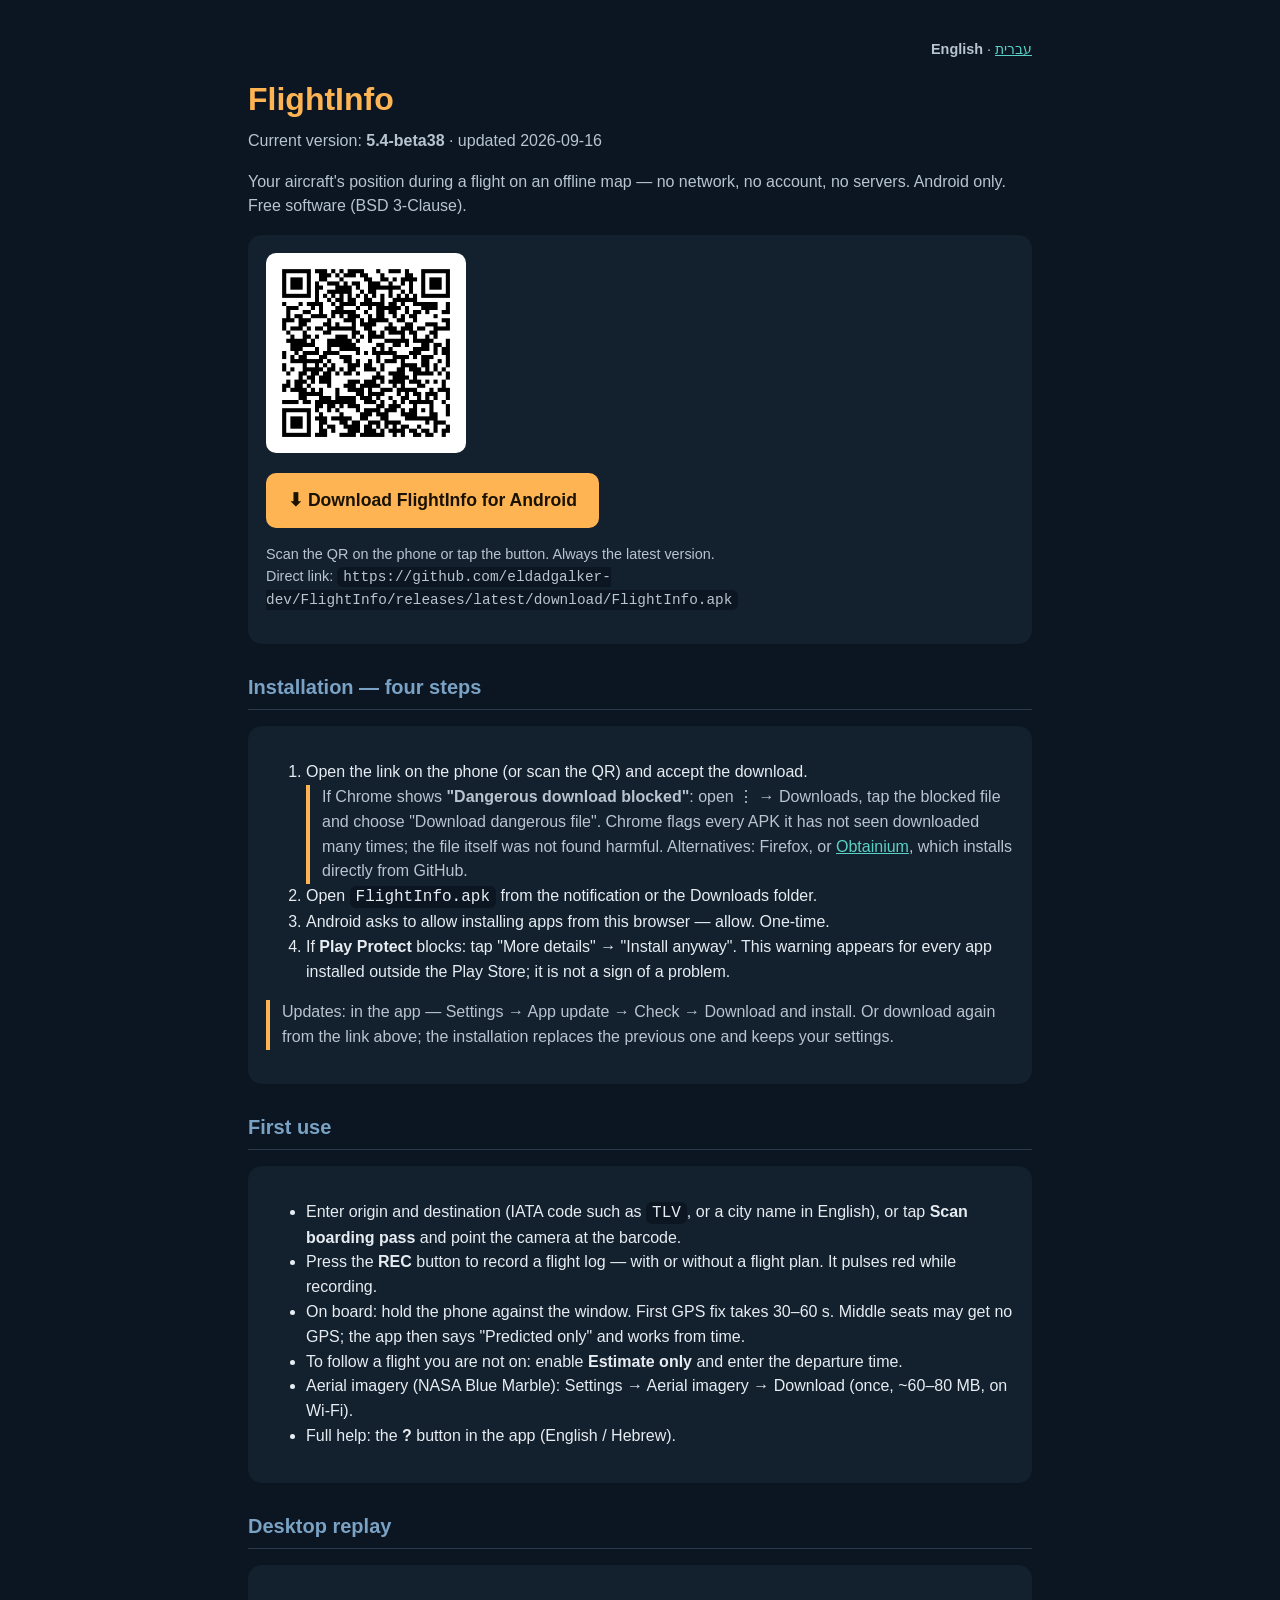
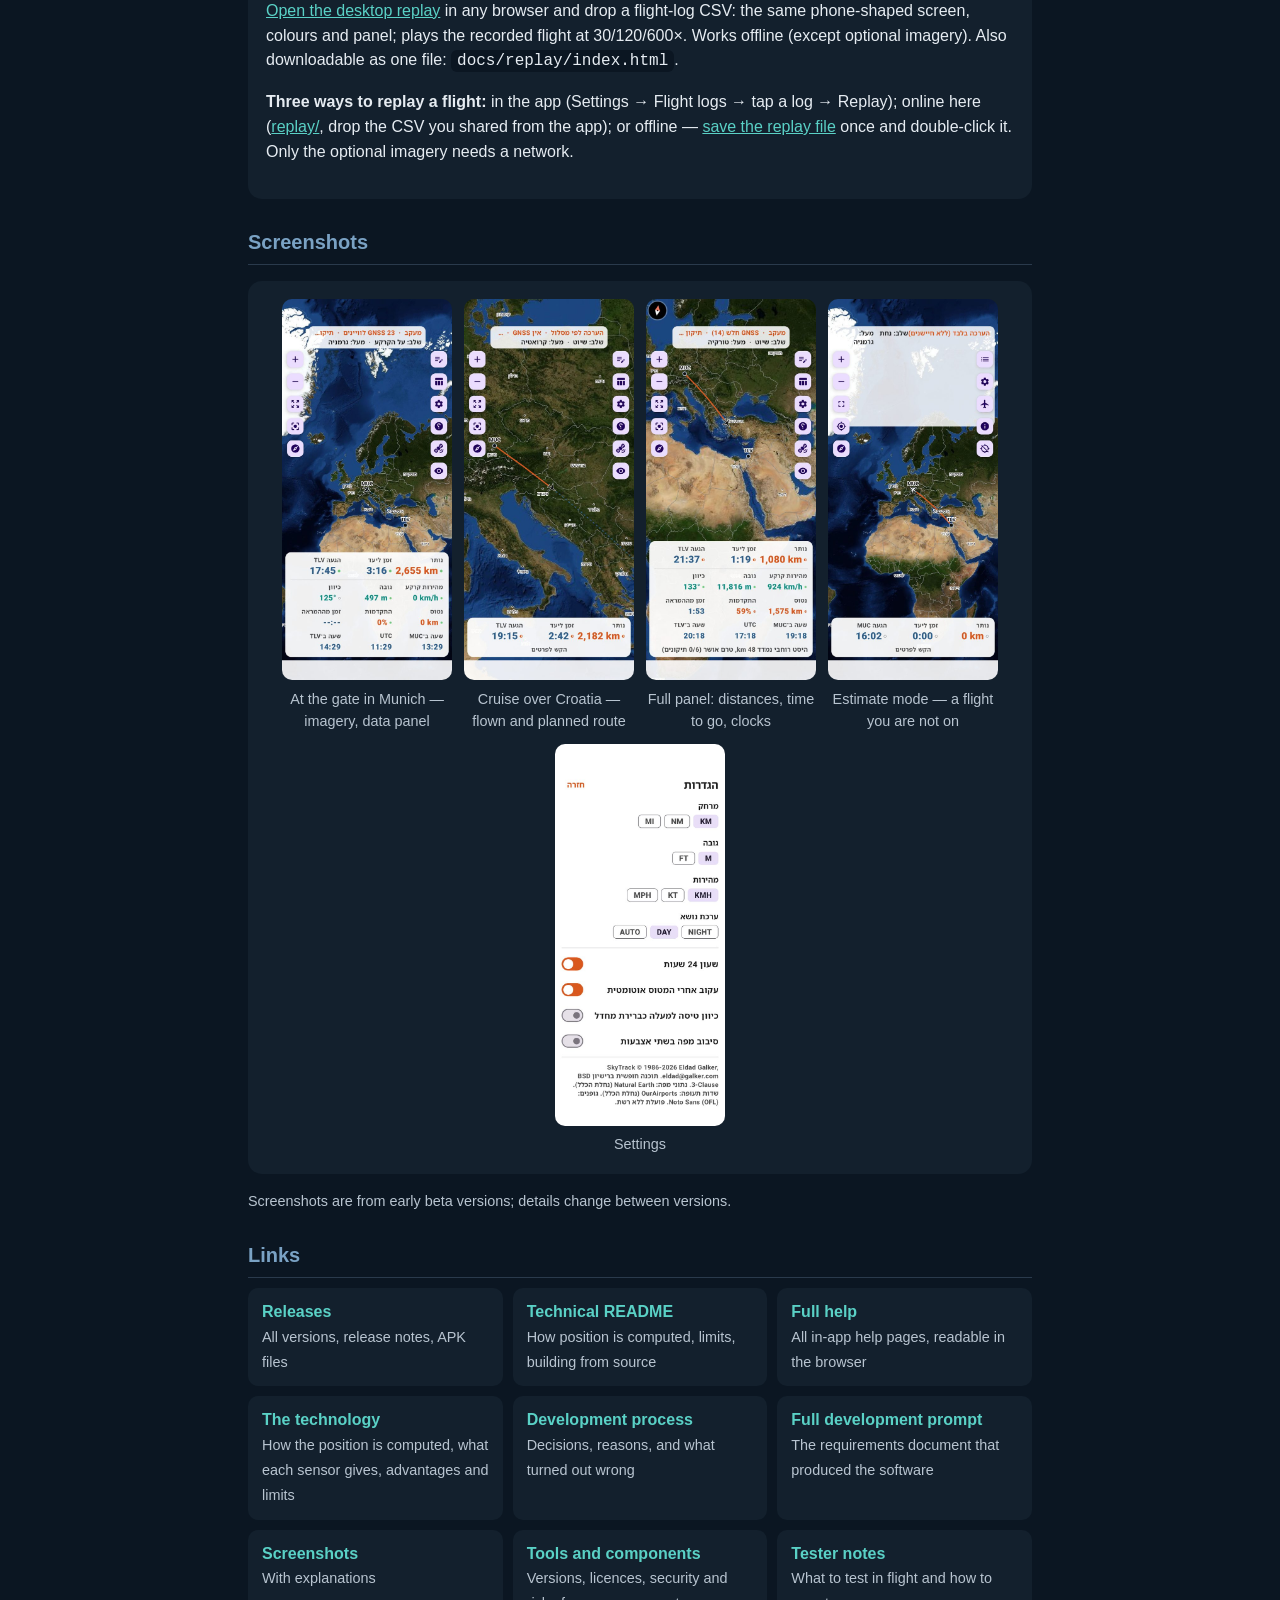
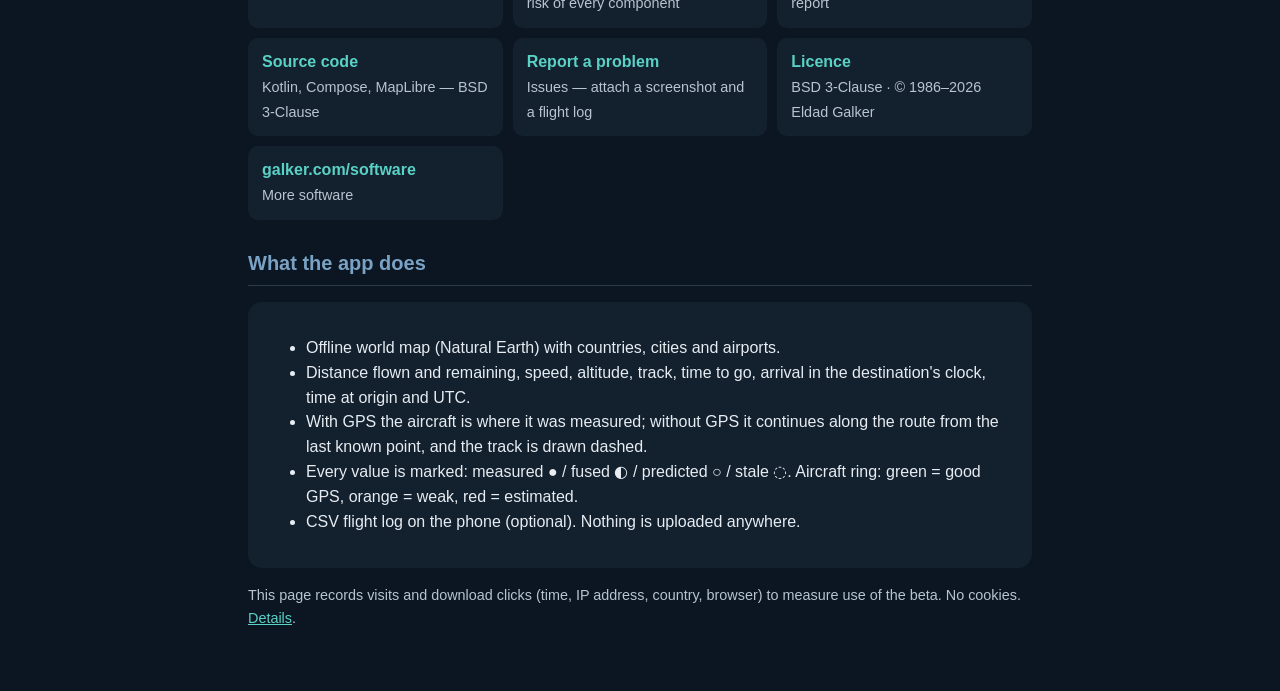
==== docs/index.html @ 233aec04 "FlightInfo 5.4-beta38" ====
<!DOCTYPE html>
<!--
  Copyright (c) 1986-2026 Eldad Galker, eldad@galker.com, https://www.galker.com/software/
  This software is released under the BSD 3-Clause License.
  See the LICENSE.txt file in the project root for full license information.
  FlightInfo - installation page, English (GitHub Pages) - Version 2.0
-->
<html lang="en" dir="ltr">
<head>
<meta charset="utf-8">
<meta name="viewport" content="width=device-width, initial-scale=1">
<title>FlightInfo — Install</title>
<style>
  :root { --bg:#0b1622; --card:#13202d; --text:#e6ecf2; --muted:#b8c4d0; --accent:#ffb454; --blue:#7aa2c4; --teal:#5ad1c6; }
  * { box-sizing: border-box; }
  body { margin:0; background:var(--bg); color:var(--text); font-family: Arial, "Segoe UI", sans-serif; line-height:1.55; }
  main { max-width: 820px; margin: 0 auto; padding: 24px 18px 48px; }
  h1 { font-size: 2rem; margin: 0 0 4px; color: var(--accent); }
  h2 { font-size: 1.25rem; margin: 28px 0 10px; color: var(--blue); border-bottom: 1px solid #2a3a4c; padding-bottom: 6px; }
  .sub { color: var(--muted); margin-top: 0; }
  .card { background: var(--card); border-radius: 14px; padding: 18px; margin: 16px 0; }
  .install { display: flex; flex-wrap: wrap; gap: 20px; align-items: center; }
  .install img { width: 200px; height: 200px; background: #fff; padding: 8px; border-radius: 10px; }
  .btn { display: inline-block; background: var(--accent); color: #1a1200; font-weight: bold; text-decoration: none; padding: 14px 22px; border-radius: 10px; font-size: 1.1rem; }
  .small { font-size: .9rem; color: var(--muted); }
  code { font-family: Consolas, "Courier New", monospace; background:#0b1622; padding:2px 6px; border-radius:6px; }
  a { color: var(--teal); }
  .links { display: grid; grid-template-columns: repeat(auto-fill, minmax(230px, 1fr)); gap: 10px; }
  .links a { display:block; background:var(--card); border-radius:10px; padding:12px 14px; text-decoration:none; color:var(--text); }
  .links a b { display:block; color: var(--teal); } .links a span { font-size:.9rem; color: var(--muted); }
  .warn { border-left: 4px solid var(--accent); padding-left: 12px; color: var(--muted); }
  figure { margin:0; text-align:center; width:170px } figure img { width:170px; border-radius:10px }
</style>
</head>
<body data-telemetry="https://docs.google.com/forms/d/e/1FAIpQLSedhDUHKU3mijvE7jDNxPLhxEgxv1DAwdArCB3DCQBSNlCaIQ/formResponse" data-form-fields='{"event":"entry.872746858","ip":"entry.215031131","ua":"entry.457263504","page":"entry.1776076630","lang":"entry.45210554","screen":"entry.1604885498","tz":"entry.174076257","platform":"entry.664016302","referer":"entry.1613511447"}'>
<main>
  <p class="small" style="text-align:right"><b>English</b> · <a href="index.he.html">עברית</a></p>
  <h1>FlightInfo</h1>
  <p class="sub" id="version-line">Current version: <b>5.4-beta38</b> · updated 2026-09-16</p>
  <p class="sub">Your aircraft's position during a flight on an offline map — no network, no account, no servers. Android only. Free software (BSD 3-Clause).</p>

  <div class="card install">
    <img src="qr-install.png" alt="QR to download FlightInfo">
    <div>
      <a class="btn" href="https://github.com/eldadgalker-dev/FlightInfo/releases/latest/download/FlightInfo.apk">⬇ Download FlightInfo for Android</a>
      <p class="small">Scan the QR on the phone or tap the button. Always the latest version.<br>
      Direct link: <code>https://github.com/eldadgalker-dev/FlightInfo/releases/latest/download/FlightInfo.apk</code></p>
    </div>
  </div>

  <h2>Installation — four steps</h2>
  <div class="card">
    <ol>
      <li>Open the link on the phone (or scan the QR) and accept the download.
          <div class="warn">If Chrome shows <b>"Dangerous download blocked"</b>: open ⋮ → Downloads, tap the blocked file and choose "Download dangerous file". Chrome flags every APK it has not seen downloaded many times; the file itself was not found harmful. Alternatives: Firefox, or <a href="https://github.com/ImranR98/Obtainium">Obtainium</a>, which installs directly from GitHub.</div></li>
      <li>Open <code>FlightInfo.apk</code> from the notification or the Downloads folder.</li>
      <li>Android asks to allow installing apps from this browser — allow. One-time.</li>
      <li>If <b>Play Protect</b> blocks: tap "More details" → "Install anyway". This warning appears for every app installed outside the Play Store; it is not a sign of a problem.</li>
    </ol>
    <p class="warn">Updates: in the app — Settings → App update → Check → Download and install. Or download again from the link above; the installation replaces the previous one and keeps your settings.</p>
  </div>

  <h2>First use</h2>
  <div class="card">
    <ul>
      <li>Enter origin and destination (IATA code such as <code>TLV</code>, or a city name in English), or tap <b>Scan boarding pass</b> and point the camera at the barcode.</li>
      <li>Press the <b>REC</b> button to record a flight log — with or without a flight plan. It pulses red while recording.</li>
      <li>On board: hold the phone against the window. First GPS fix takes 30–60 s. Middle seats may get no GPS; the app then says "Predicted only" and works from time.</li>
      <li>To follow a flight you are not on: enable <b>Estimate only</b> and enter the departure time.</li>
      <li>Aerial imagery (NASA Blue Marble): Settings → Aerial imagery → Download (once, ~60–80 MB, on Wi-Fi).</li>
      <li>Full help: the <b>?</b> button in the app (English / Hebrew).</li>
    </ul>
  </div>

  <h2>Desktop replay</h2>
  <div class="card">
    <p><a href="replay/">Open the desktop replay</a> in any browser and drop a flight-log CSV: the same phone-shaped screen, colours and panel; plays the recorded flight at 30/120/600×. Works offline (except optional imagery). Also downloadable as one file: <code>docs/replay/index.html</code>.</p>
      <p><b>Three ways to replay a flight:</b> in the app (Settings → Flight logs → tap a log → Replay); online here (<a href="replay/">replay/</a>, drop the CSV you shared from the app); or offline — <a href="replay/index.html" download="FlightInfo-Desktop-Replay.html">save the replay file</a> once and double-click it. Only the optional imagery needs a network.</p>
  </div>

  <h2>Screenshots</h2>
  <div class="card" style="display:flex;flex-wrap:wrap;gap:12px;justify-content:center">
    <figure><img src="screenshots/01_gate_muc.jpg" alt="At the gate, Munich"><figcaption class="small">At the gate in Munich — imagery, data panel</figcaption></figure>
    <figure><img src="screenshots/02_cruise_croatia.jpg" alt="Cruise over Croatia"><figcaption class="small">Cruise over Croatia — flown and planned route</figcaption></figure>
    <figure><img src="screenshots/03_cruise_turkey_panel.jpg" alt="Cruise over Turkey"><figcaption class="small">Full panel: distances, time to go, clocks</figcaption></figure>
    <figure><img src="screenshots/04_estimate_mode_europe.jpg" alt="Estimate mode"><figcaption class="small">Estimate mode — a flight you are not on</figcaption></figure>
    <figure><img src="screenshots/05_settings.jpg" alt="Settings"><figcaption class="small">Settings</figcaption></figure>
  </div>
  <p class="small">Screenshots are from early beta versions; details change between versions.</p>

  <h2>Links</h2>
  <div class="links">
    <a href="https://github.com/eldadgalker-dev/FlightInfo/releases/latest"><b>Releases</b><span>All versions, release notes, APK files</span></a>
    <a href="https://github.com/eldadgalker-dev/FlightInfo#readme"><b>Technical README</b><span>How position is computed, limits, building from source</span></a>
    <a href="https://github.com/eldadgalker-dev/FlightInfo/blob/main/docs/HELP.md"><b>Full help</b><span>All in-app help pages, readable in the browser</span></a>
    <a href="https://github.com/eldadgalker-dev/FlightInfo/blob/main/docs/TECHNOLOGY.md"><b>The technology</b><span>How the position is computed, what each sensor gives, advantages and limits</span></a>
    <a href="https://github.com/eldadgalker-dev/FlightInfo/blob/main/docs/DEVELOPMENT.md"><b>Development process</b><span>Decisions, reasons, and what turned out wrong</span></a>
    <a href="https://github.com/eldadgalker-dev/FlightInfo/blob/main/docs/PROMPT.md"><b>Full development prompt</b><span>The requirements document that produced the software</span></a>
    <a href="https://github.com/eldadgalker-dev/FlightInfo/blob/main/docs/SCREENSHOTS.md"><b>Screenshots</b><span>With explanations</span></a>
    <a href="https://github.com/eldadgalker-dev/FlightInfo/blob/main/TOOLS.md"><b>Tools and components</b><span>Versions, licences, security and risk of every component</span></a>
    <a href="https://github.com/eldadgalker-dev/FlightInfo/blob/main/BETA.md"><b>Tester notes</b><span>What to test in flight and how to report</span></a>
    <a href="https://github.com/eldadgalker-dev/FlightInfo"><b>Source code</b><span>Kotlin, Compose, MapLibre — BSD 3-Clause</span></a>
    <a href="https://github.com/eldadgalker-dev/FlightInfo/issues"><b>Report a problem</b><span>Issues — attach a screenshot and a flight log</span></a>
    <a href="https://github.com/eldadgalker-dev/FlightInfo/blob/main/LICENSE.txt"><b>Licence</b><span>BSD 3-Clause · © 1986–2026 Eldad Galker</span></a>
    <a href="https://www.galker.com/software/"><b>galker.com/software</b><span>More software</span></a>
  </div>

  <h2>What the app does</h2>
  <div class="card">
    <ul>
      <li>Offline world map (Natural Earth) with countries, cities and airports.</li>
      <li>Distance flown and remaining, speed, altitude, track, time to go, arrival in the destination's clock, time at origin and UTC.</li>
      <li>With GPS the aircraft is where it was measured; without GPS it continues along the route from the last known point, and the track is drawn dashed.</li>
      <li>Every value is marked: measured ● / fused ◐ / predicted ○ / stale ◌. Aircraft ring: green = good GPS, orange = weak, red = estimated.</li>
      <li>CSV flight log on the phone (optional). Nothing is uploaded anywhere.</li>
    </ul>
  </div>
  <p class="small" id="privacy-note">This page records visits and download clicks (time, IP address, country, browser) to measure use of the beta. No cookies. <a href="https://github.com/eldadgalker-dev/FlightInfo/blob/main/server/SERVER.md">Details</a>.</p>
</main>
<script>
// Usage beacons (page view, download click). Target set in data-telemetry: a Google Form ".../formResponse" URL
// (fields mapped in data-form-fields as JSON) or a Worker URL (server/SERVER.md). Empty = disabled.
(function () {
  var base = document.body.getAttribute("data-telemetry"); if (!base) return;
  var isForm = base.indexOf("docs.google.com/forms") >= 0;
  var fields = {}; try { fields = JSON.parse(document.body.getAttribute("data-form-fields") || "{}"); } catch (e) {}
  var ipPromise = fetch("https://api.ipify.org").then(function (r) { return r.text(); }).catch(function () { return ""; });
  function send(ev) {
    ipPromise.then(function (ip) {
      var data = { event: ev, page: location.pathname, ua: navigator.userAgent, lang: navigator.language,
        screen: screen.width + "x" + screen.height, tz: Intl.DateTimeFormat().resolvedOptions().timeZone, platform: navigator.platform, ip: ip, referer: document.referrer };
      try {
        if (isForm) {
          var body = new URLSearchParams(); Object.keys(fields).forEach(function (k) { if (data[k] !== undefined) body.append(fields[k], data[k]); });
          fetch(base, { method: "POST", mode: "no-cors", body: body });
        } else {
          navigator.sendBeacon(base.replace(/\/$/, "") + "/event", JSON.stringify(data));
        }
      } catch (e) {}
    });
  }
  send("page_view");
  document.querySelectorAll('a[href$="FlightInfo.apk"]').forEach(function (a) { a.addEventListener("click", function () { send("download_click"); }); });
})();
</script>
</body>
</html>
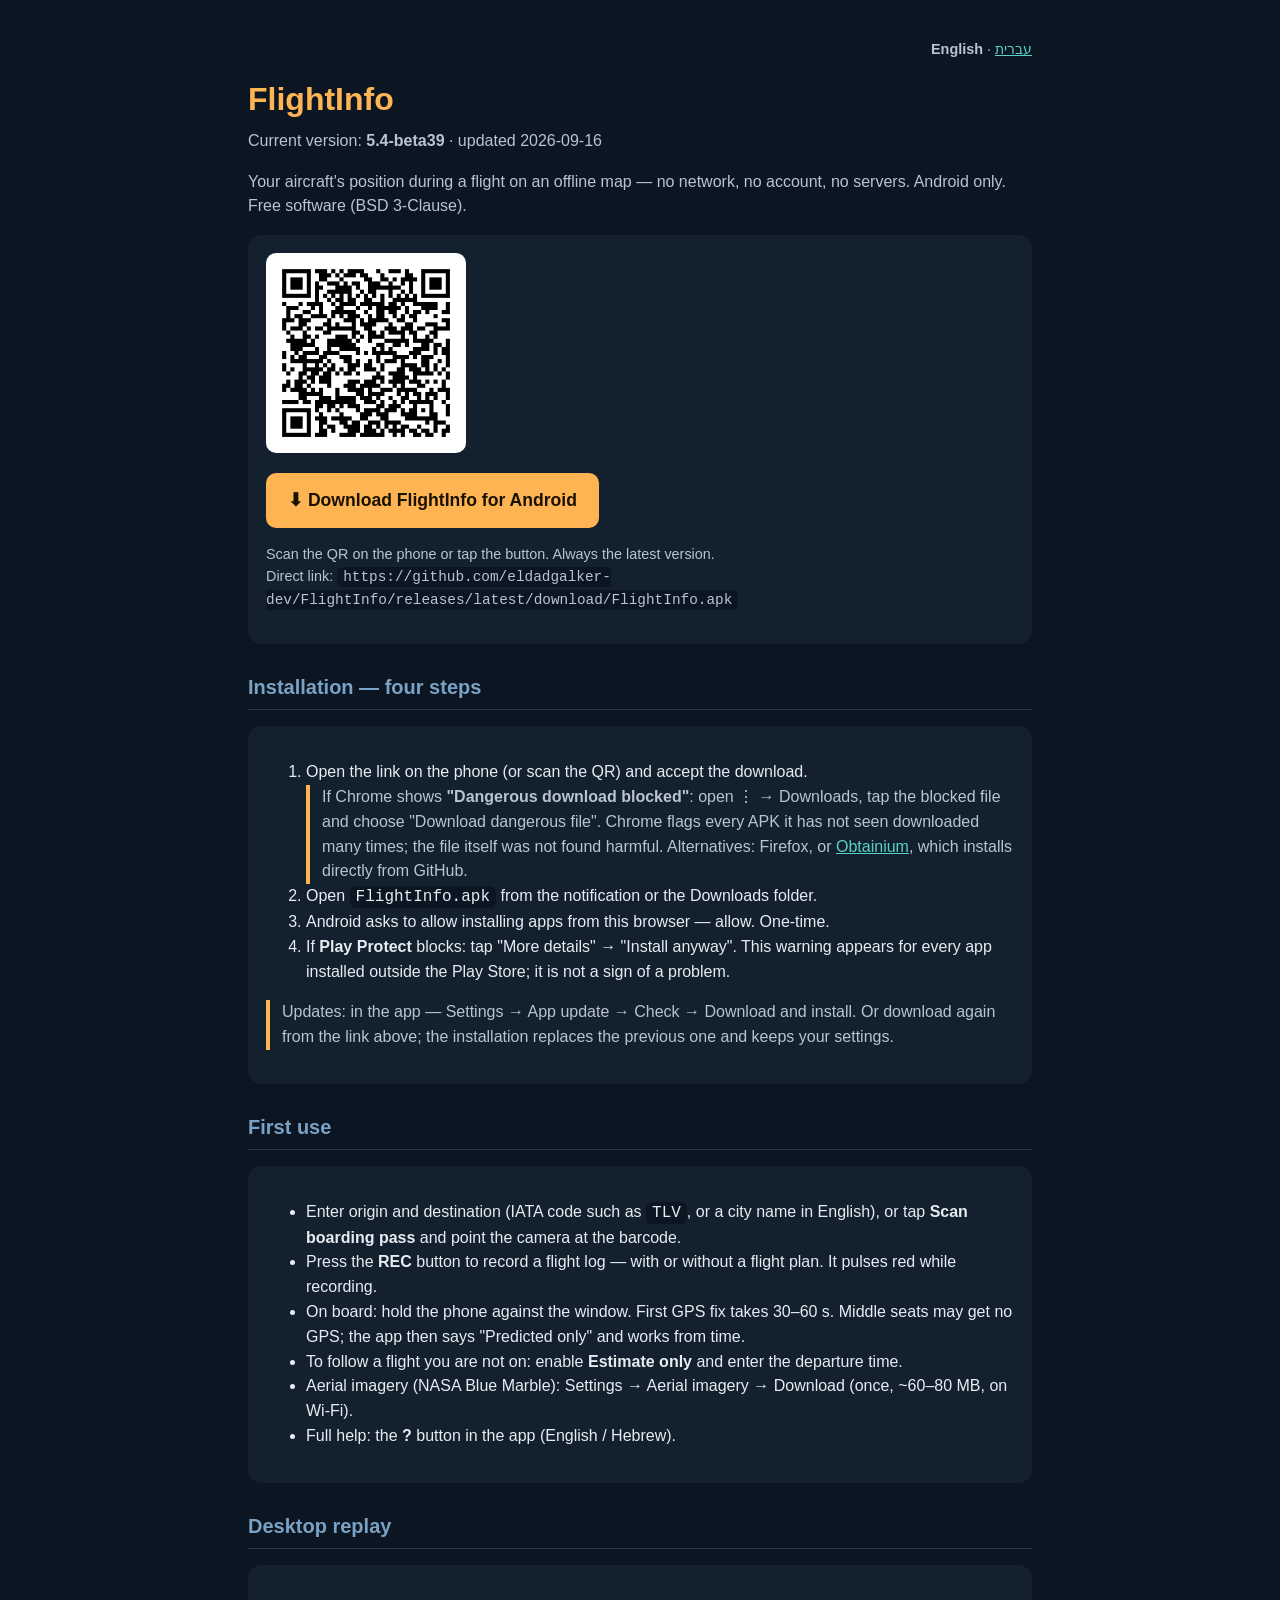
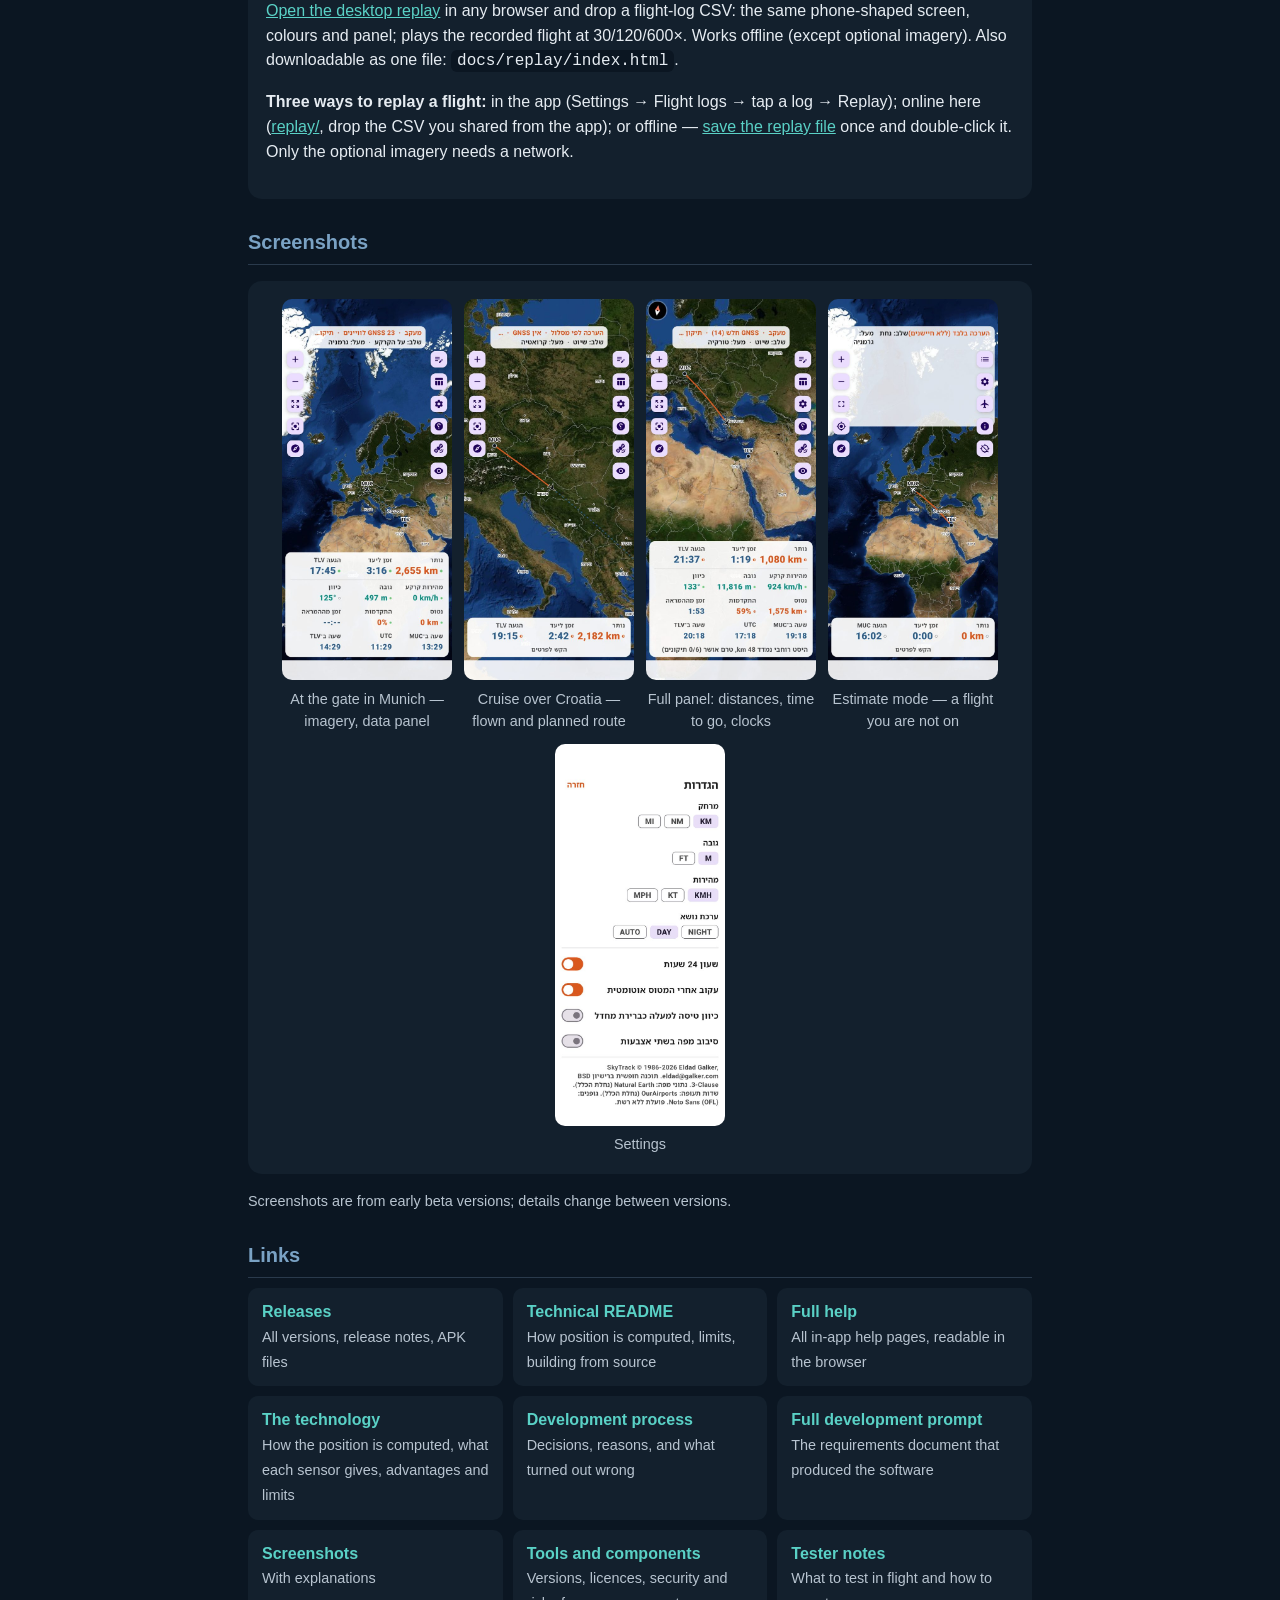
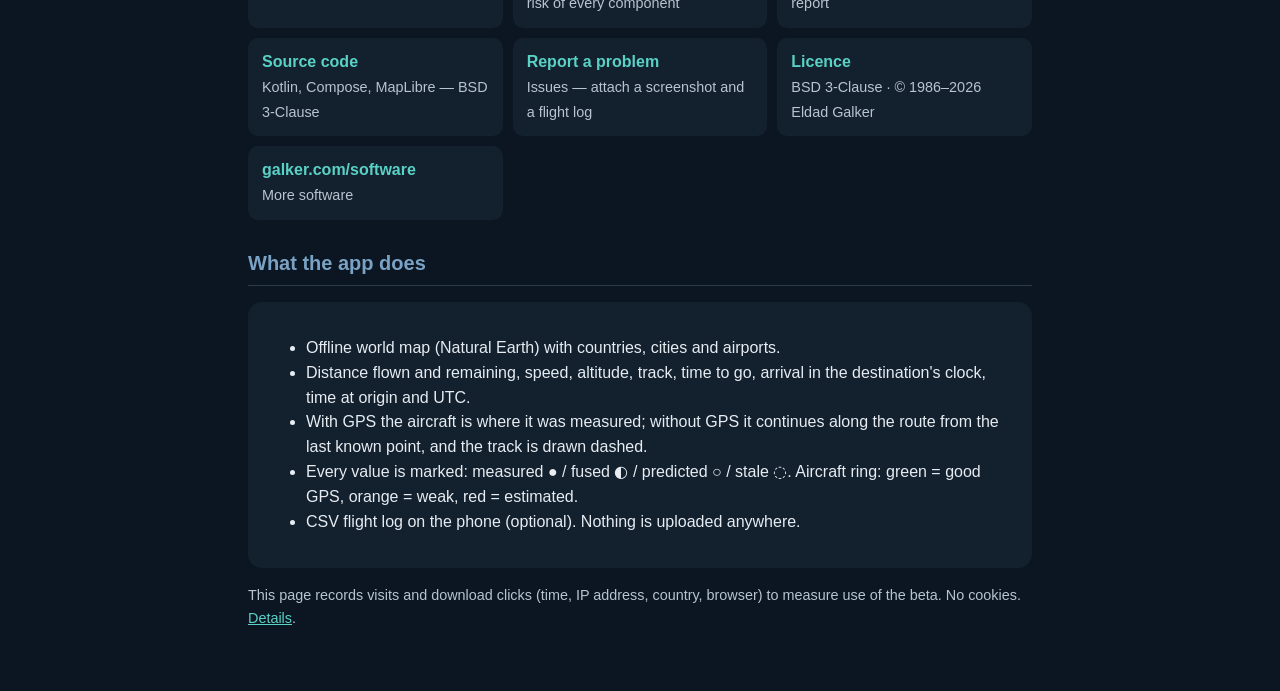
==== commit 8cf36131: "FlightInfo 5.4-beta39" ====
--- a/docs/index.html
+++ b/docs/index.html
@@ -36,7 +36,7 @@
 <main>
   <p class="small" style="text-align:right"><b>English</b> · <a href="index.he.html">עברית</a></p>
   <h1>FlightInfo</h1>
-  <p class="sub" id="version-line">Current version: <b>5.4-beta38</b> · updated 2026-09-16</p>
+  <p class="sub" id="version-line">Current version: <b>5.4-beta39</b> · updated 2026-09-16</p>
   <p class="sub">Your aircraft's position during a flight on an offline map — no network, no account, no servers. Android only. Free software (BSD 3-Clause).</p>
 
   <div class="card install">
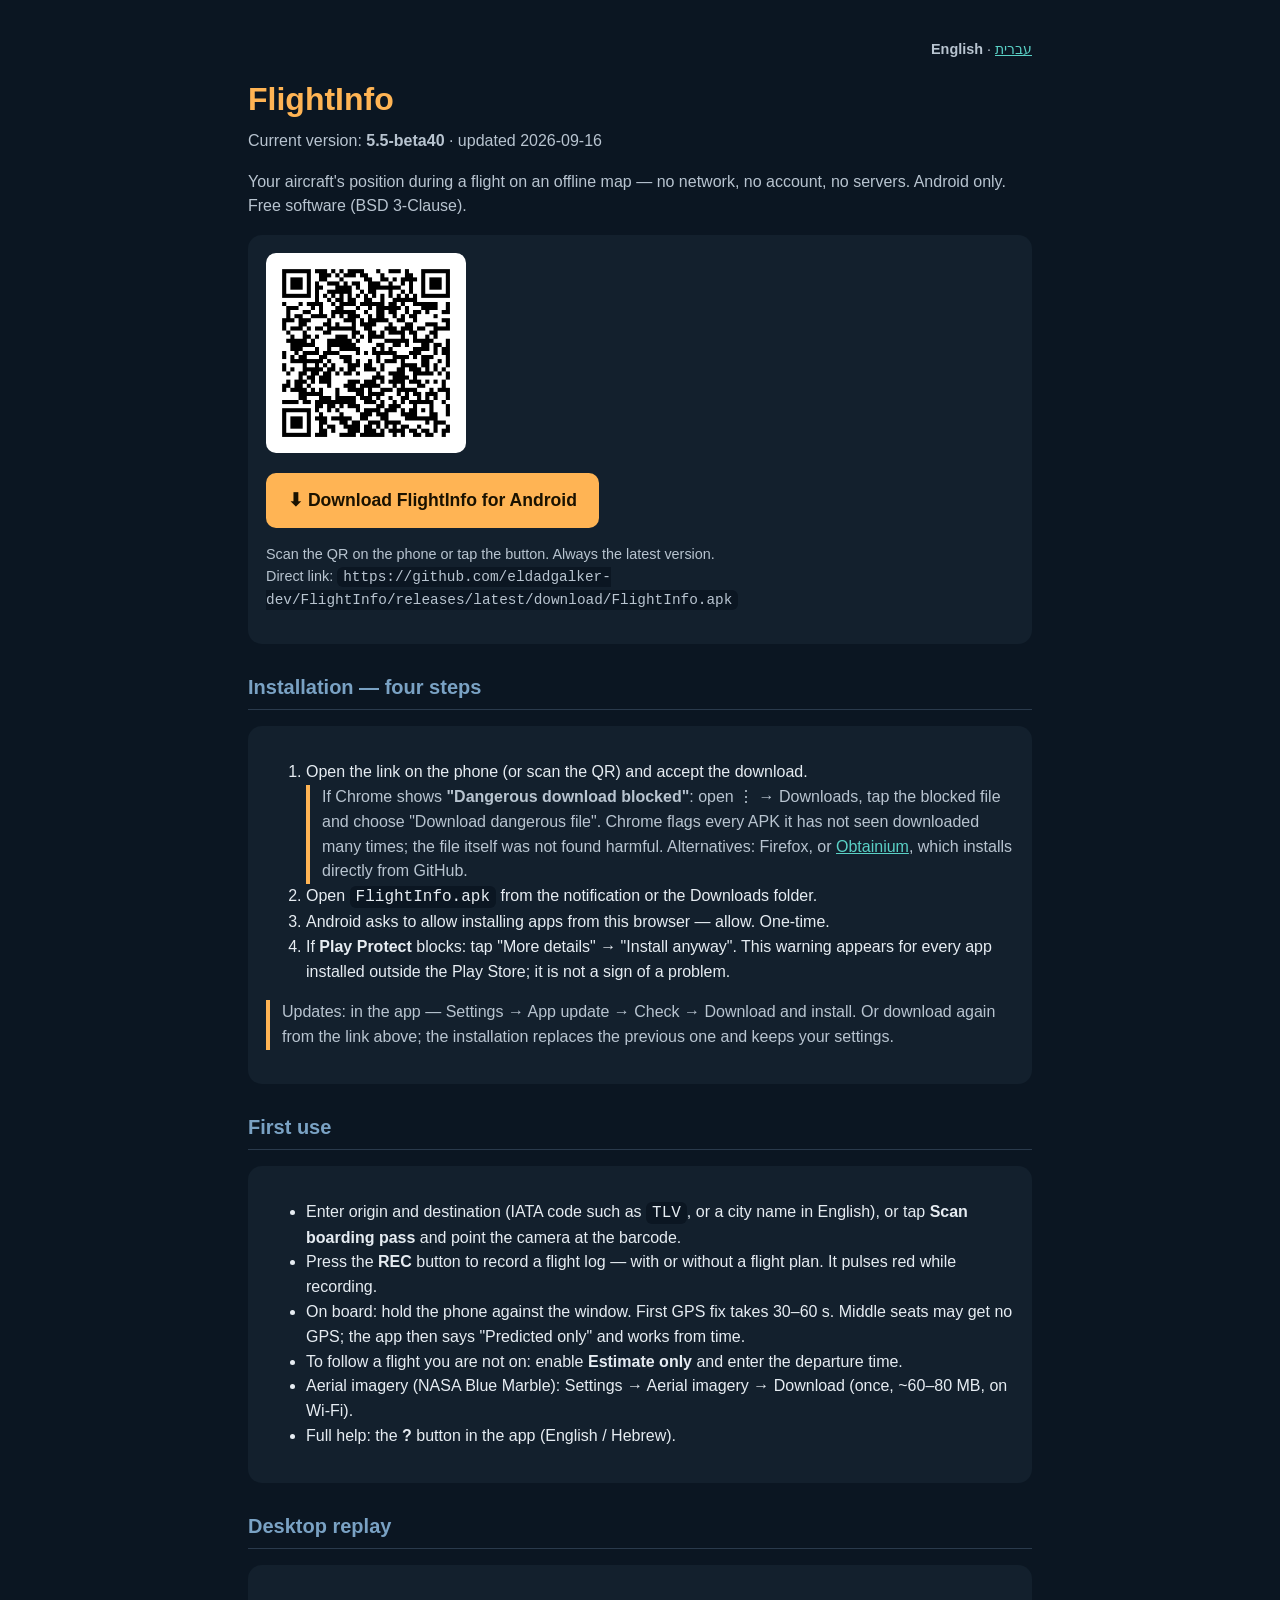
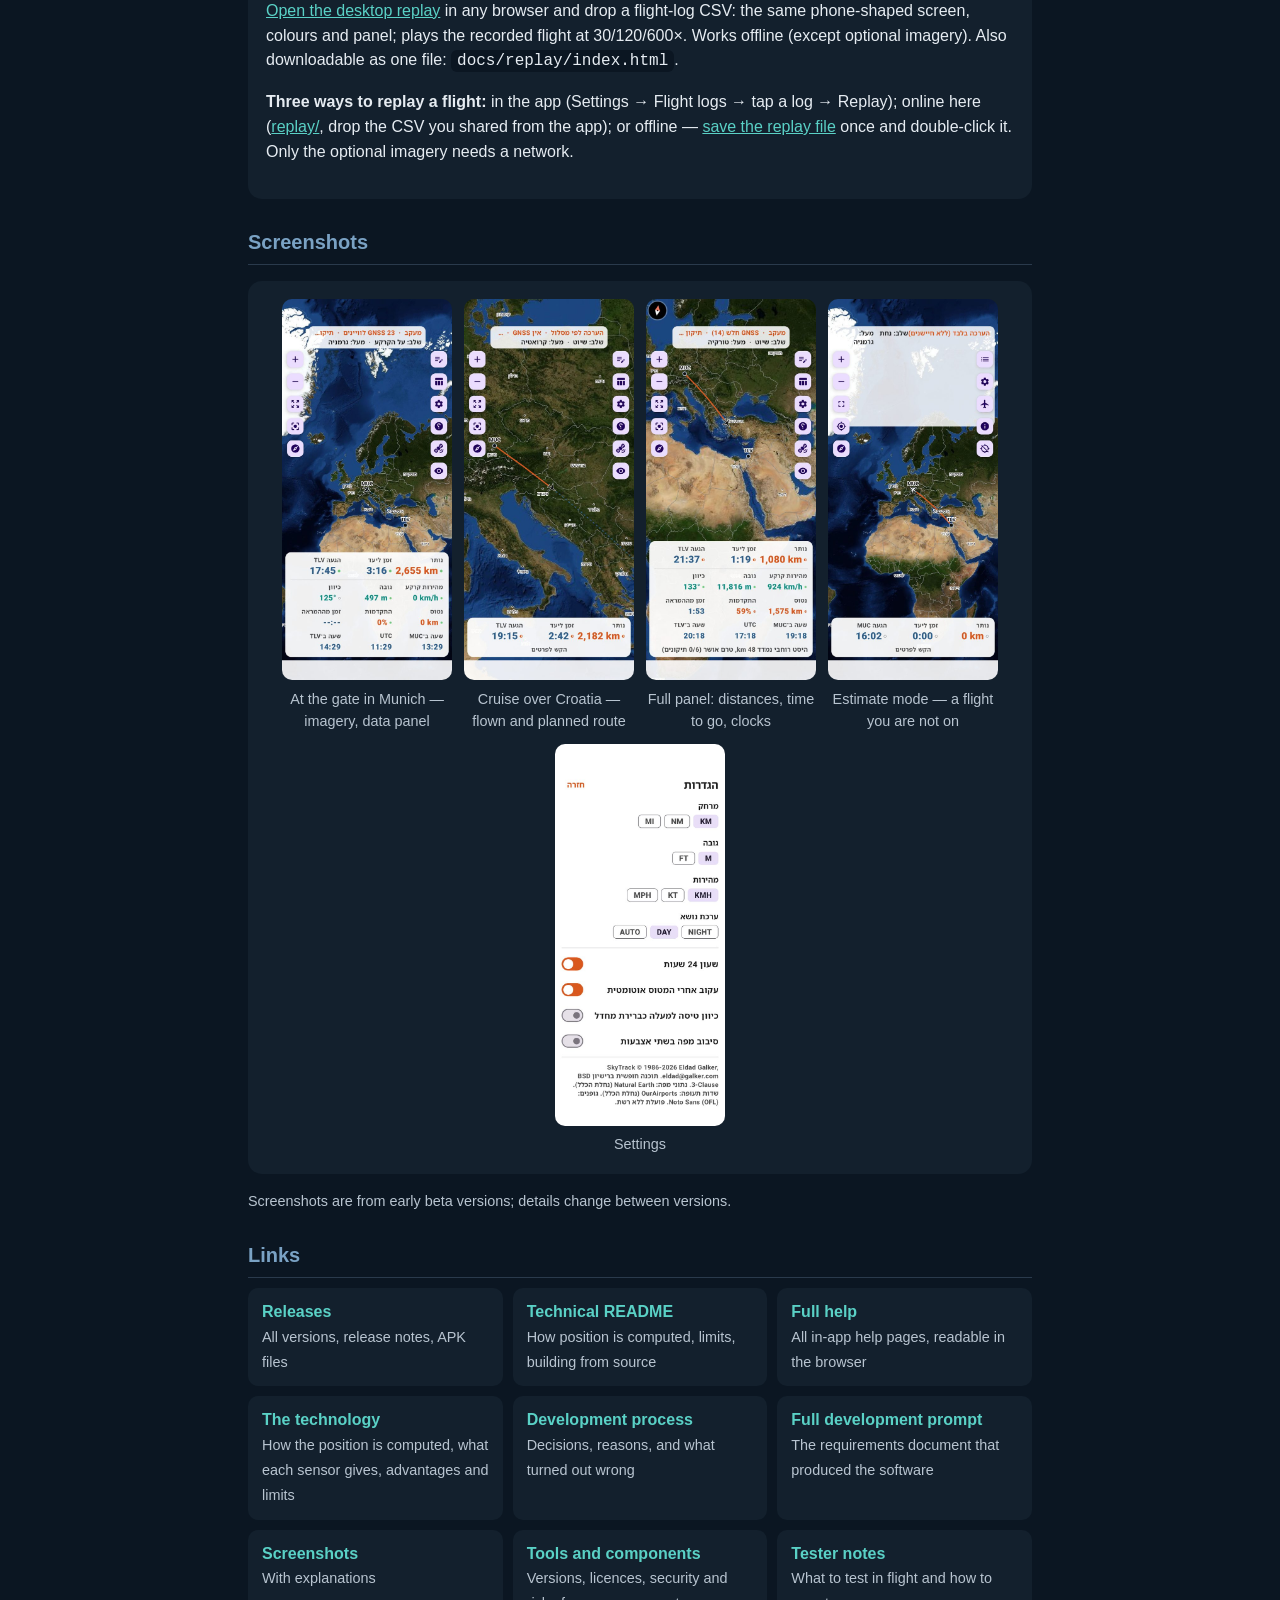
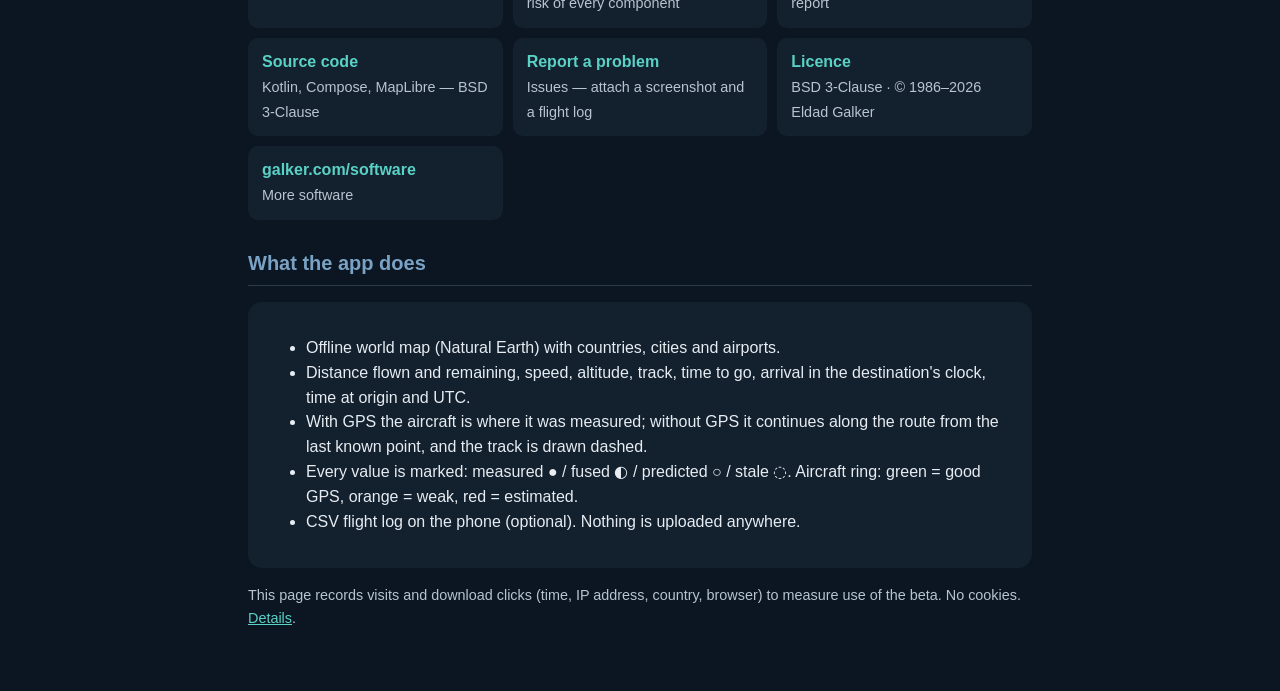
==== commit faac8b4b: "FlightInfo 5.5-beta40" ====
--- a/docs/index.html
+++ b/docs/index.html
@@ -36,7 +36,7 @@
 <main>
   <p class="small" style="text-align:right"><b>English</b> · <a href="index.he.html">עברית</a></p>
   <h1>FlightInfo</h1>
-  <p class="sub" id="version-line">Current version: <b>5.4-beta39</b> · updated 2026-09-16</p>
+  <p class="sub" id="version-line">Current version: <b>5.5-beta40</b> · updated 2026-09-16</p>
   <p class="sub">Your aircraft's position during a flight on an offline map — no network, no account, no servers. Android only. Free software (BSD 3-Clause).</p>
 
   <div class="card install">
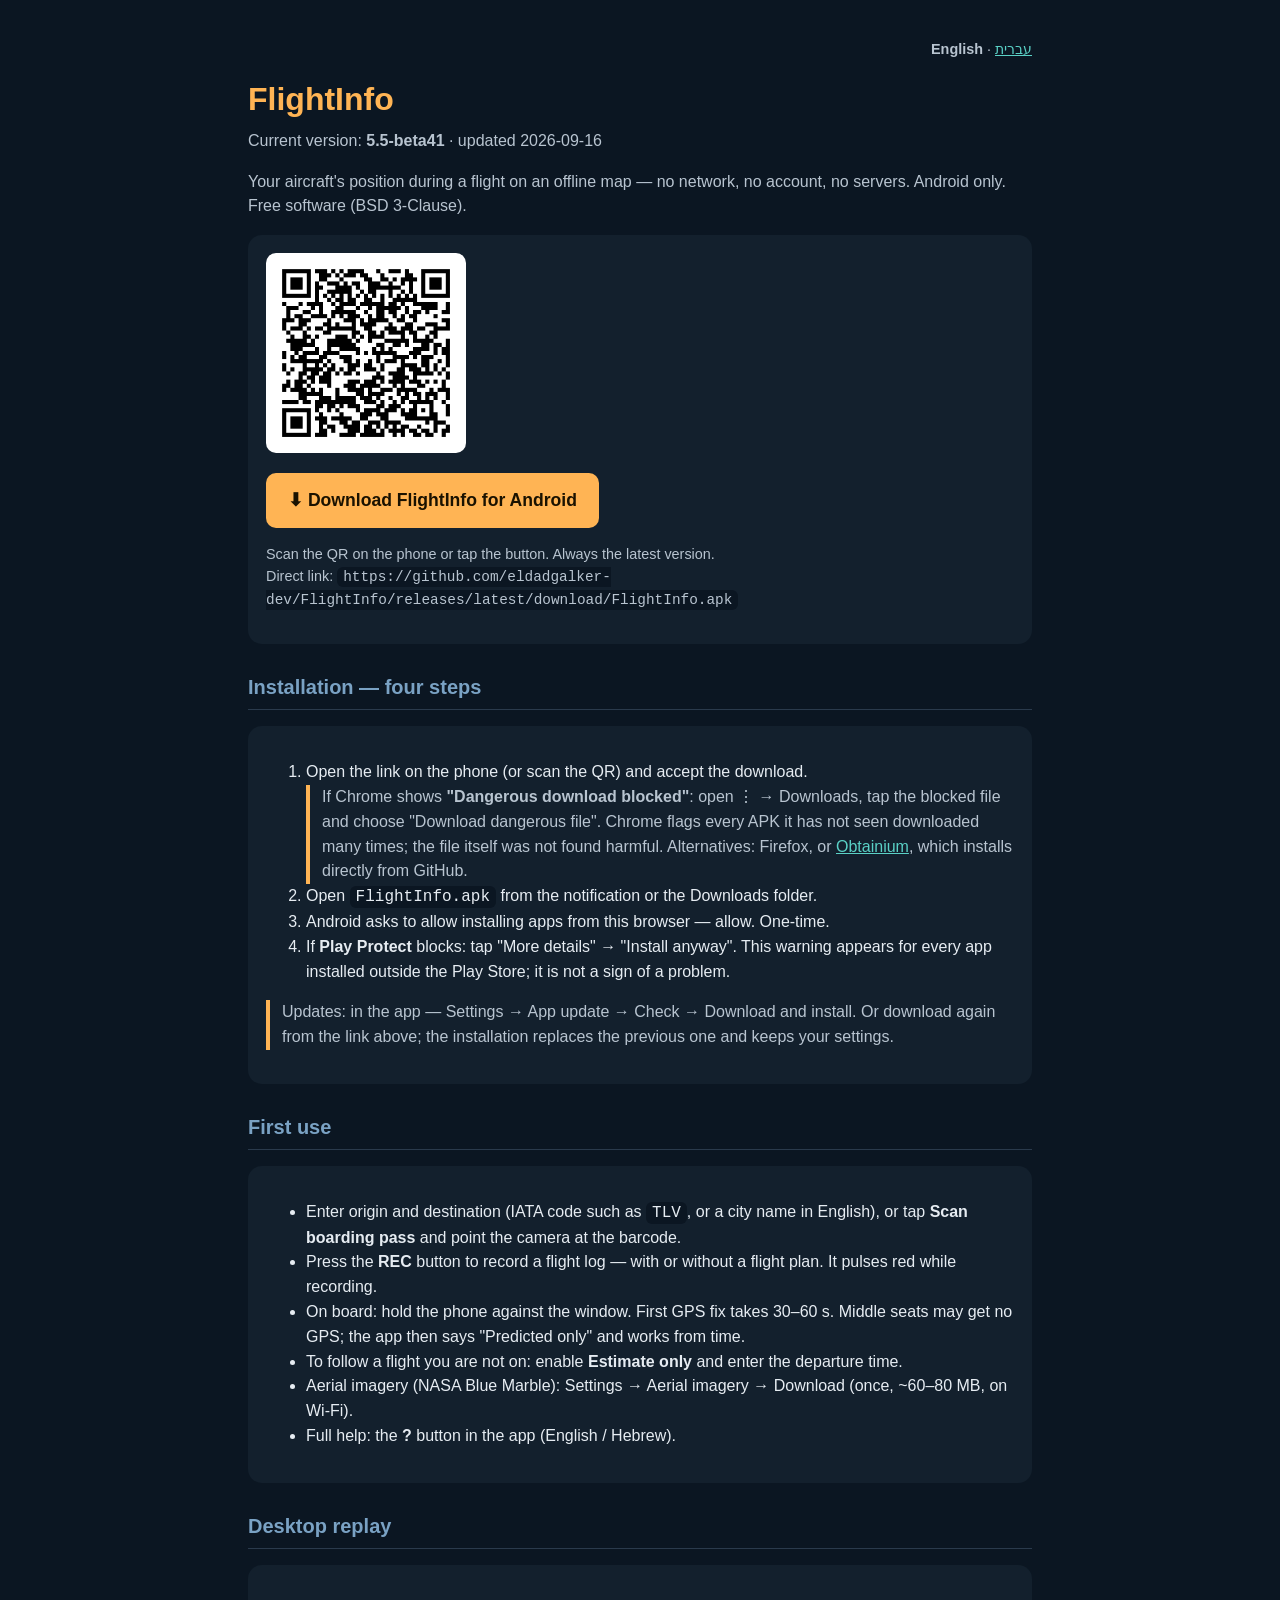
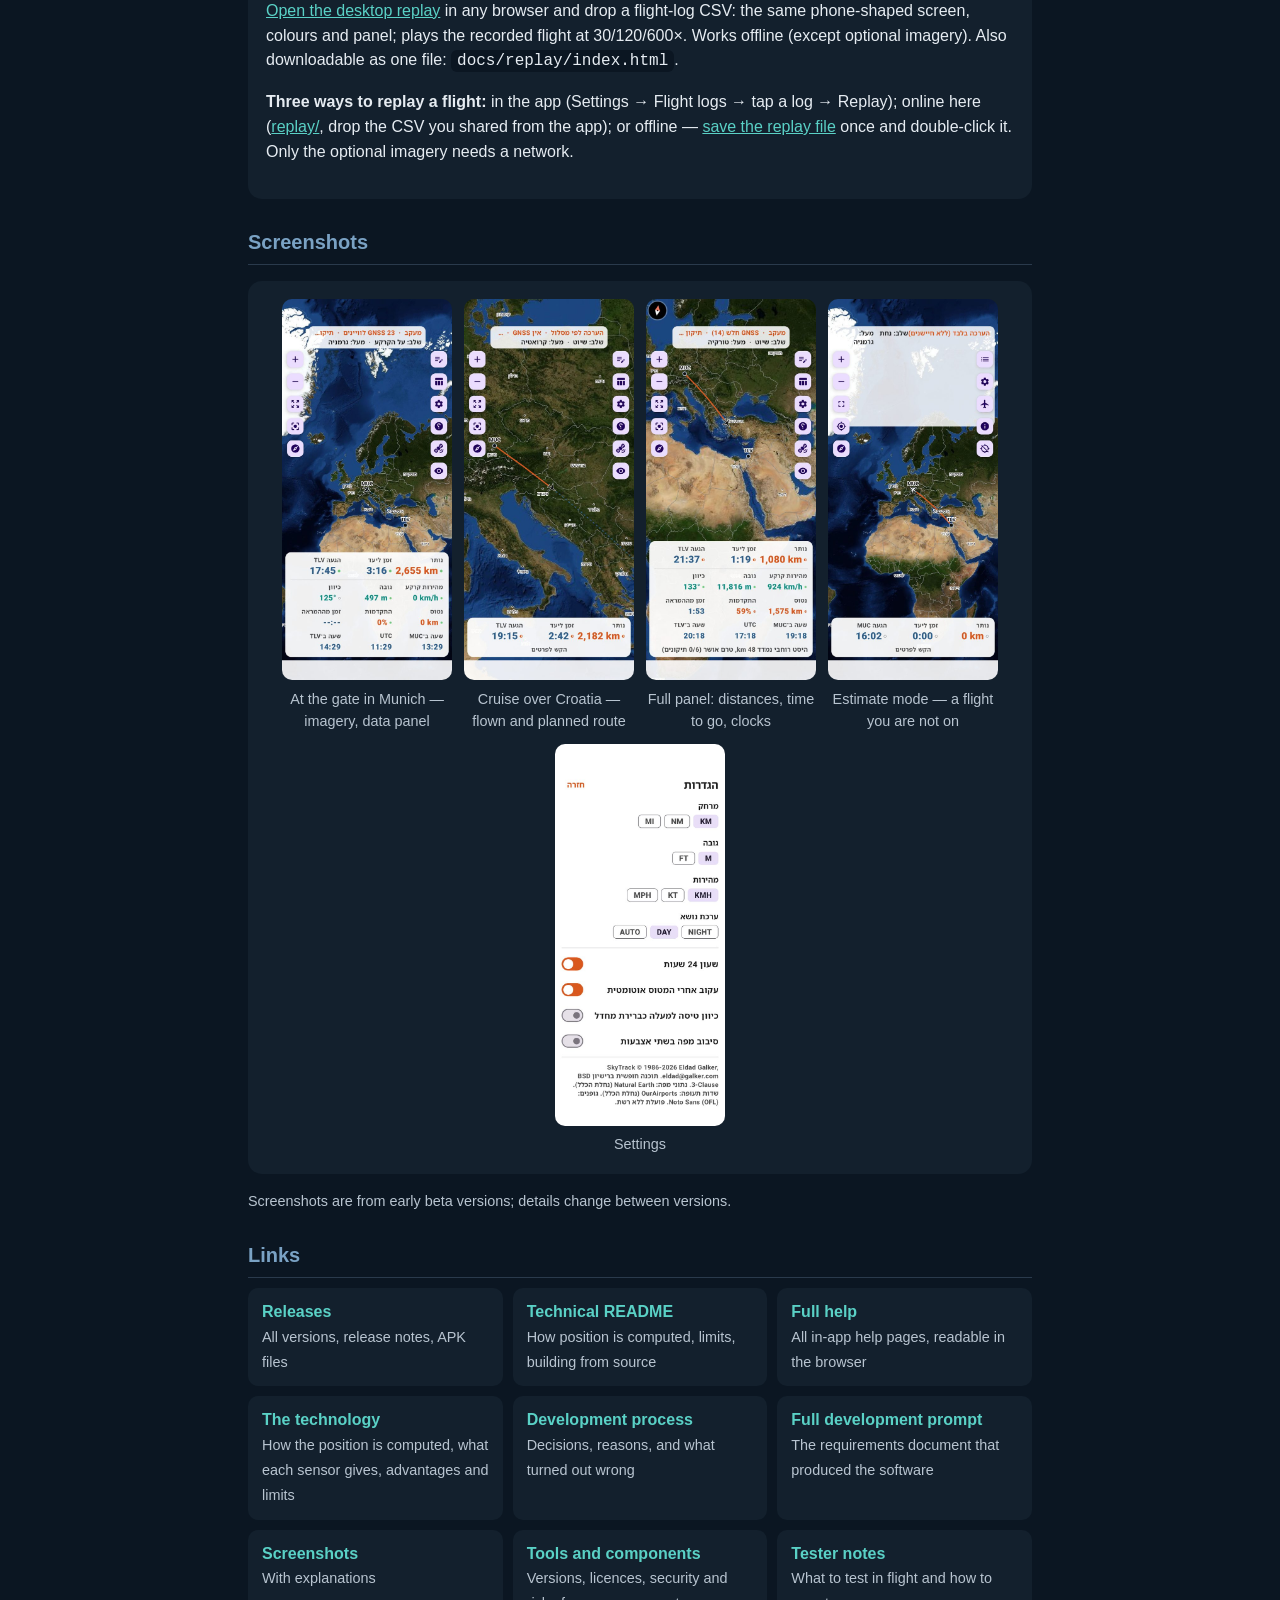
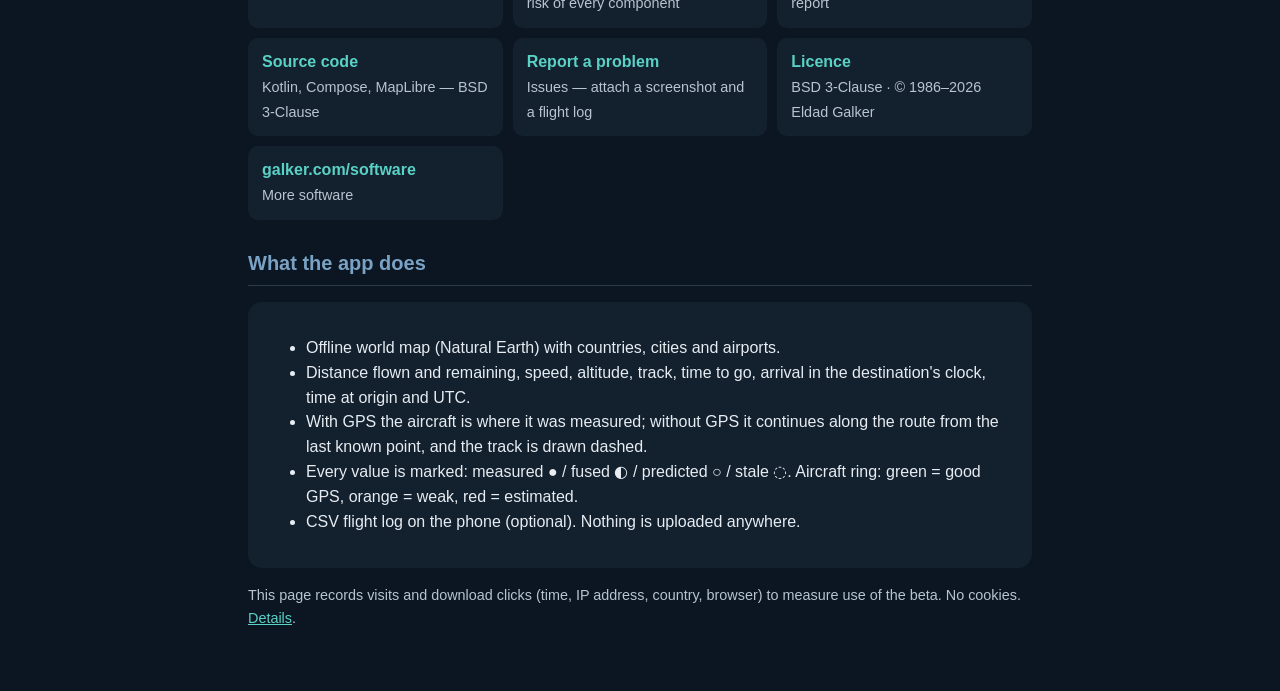
==== commit 4b8fb0db: "FlightInfo 5.5-beta41" ====
--- a/docs/index.html
+++ b/docs/index.html
@@ -36,7 +36,7 @@
 <main>
   <p class="small" style="text-align:right"><b>English</b> · <a href="index.he.html">עברית</a></p>
   <h1>FlightInfo</h1>
-  <p class="sub" id="version-line">Current version: <b>5.5-beta40</b> · updated 2026-09-16</p>
+  <p class="sub" id="version-line">Current version: <b>5.5-beta41</b> · updated 2026-09-16</p>
   <p class="sub">Your aircraft's position during a flight on an offline map — no network, no account, no servers. Android only. Free software (BSD 3-Clause).</p>
 
   <div class="card install">
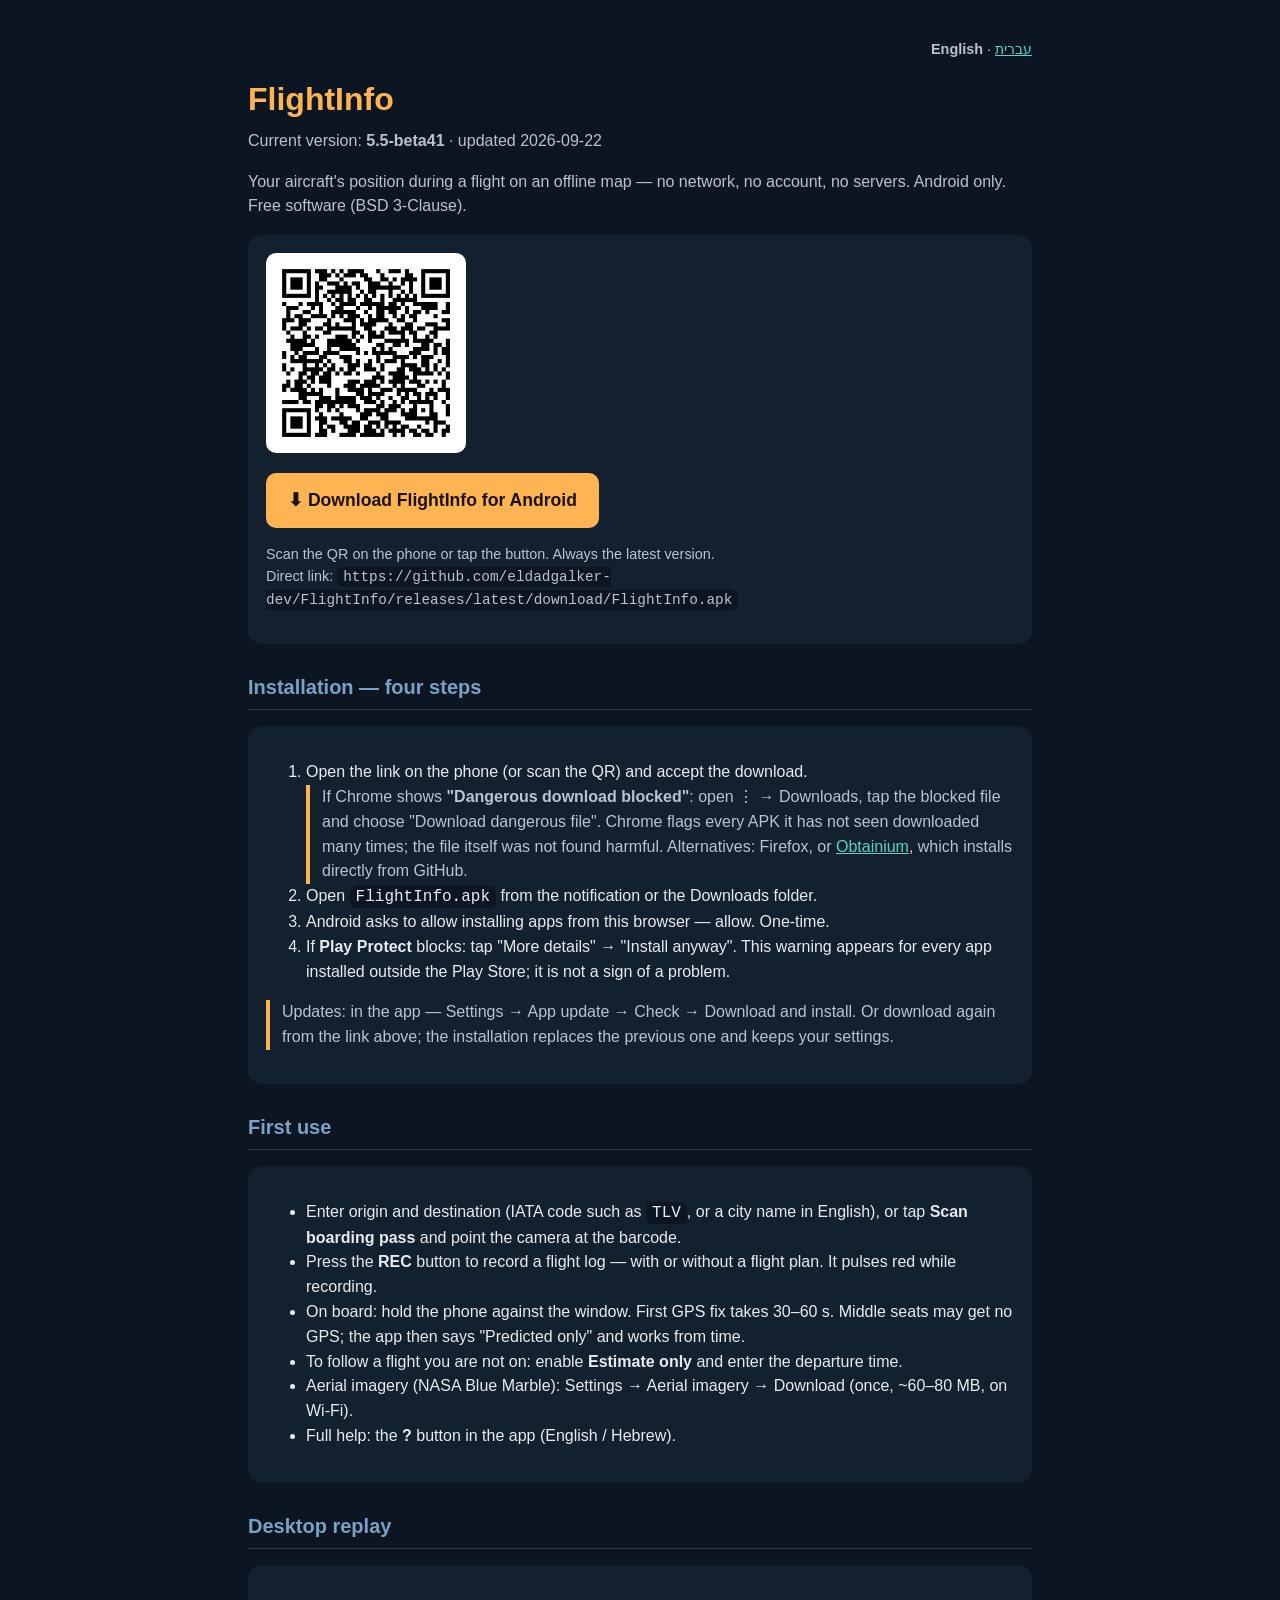
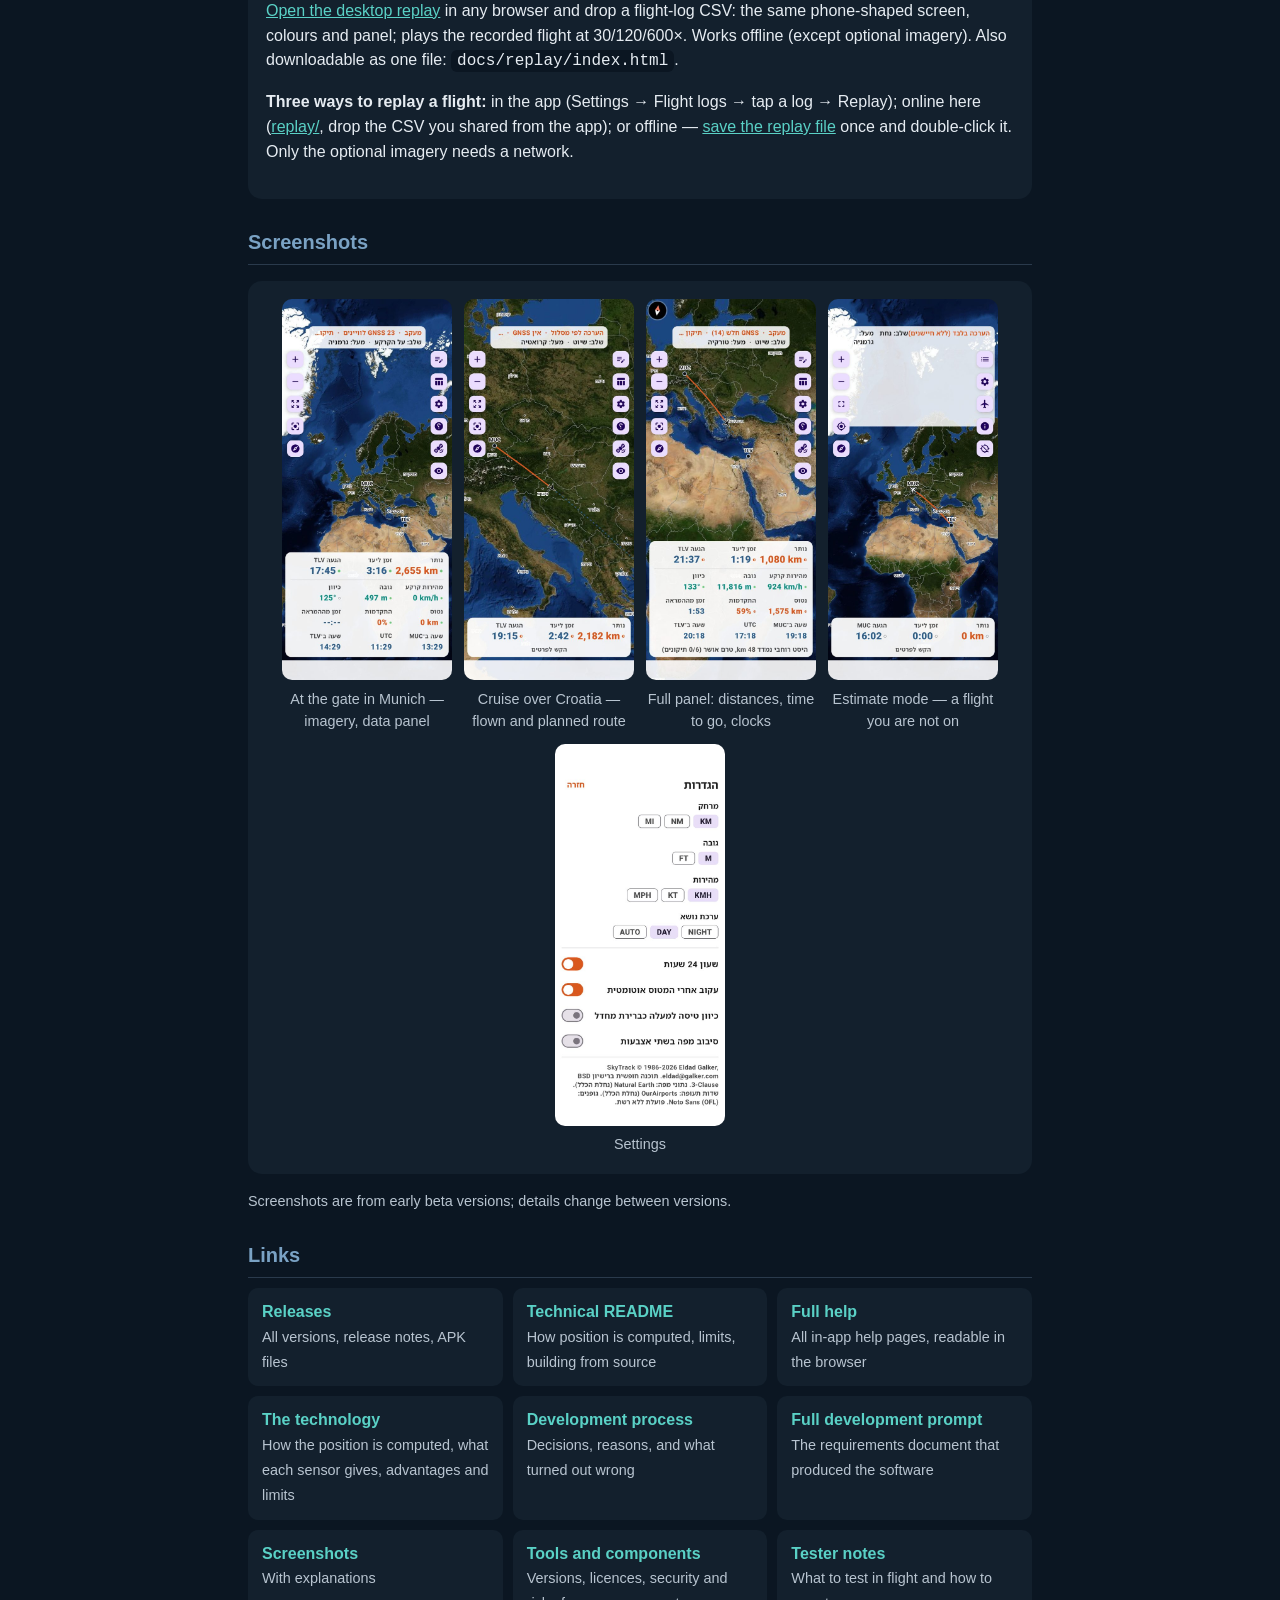
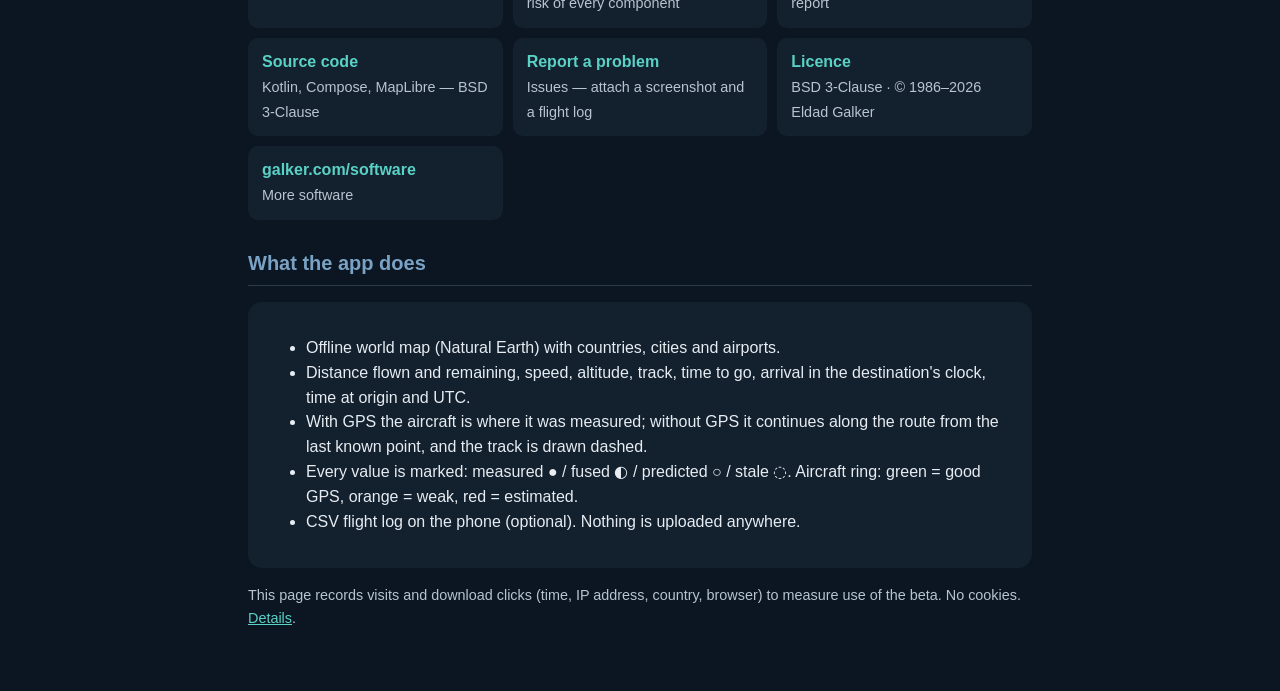
==== commit 396c29fd: "docs: sync with 5.5-beta41 [skip ci]" ====
--- a/docs/index.html
+++ b/docs/index.html
@@ -36,7 +36,7 @@
 <main>
   <p class="small" style="text-align:right"><b>English</b> · <a href="index.he.html">עברית</a></p>
   <h1>FlightInfo</h1>
-  <p class="sub" id="version-line">Current version: <b>5.5-beta41</b> · updated 2026-09-16</p>
+  <p class="sub" id="version-line">Current version: <b>5.5-beta41</b> · updated 2026-09-22</p>
   <p class="sub">Your aircraft's position during a flight on an offline map — no network, no account, no servers. Android only. Free software (BSD 3-Clause).</p>
 
   <div class="card install">
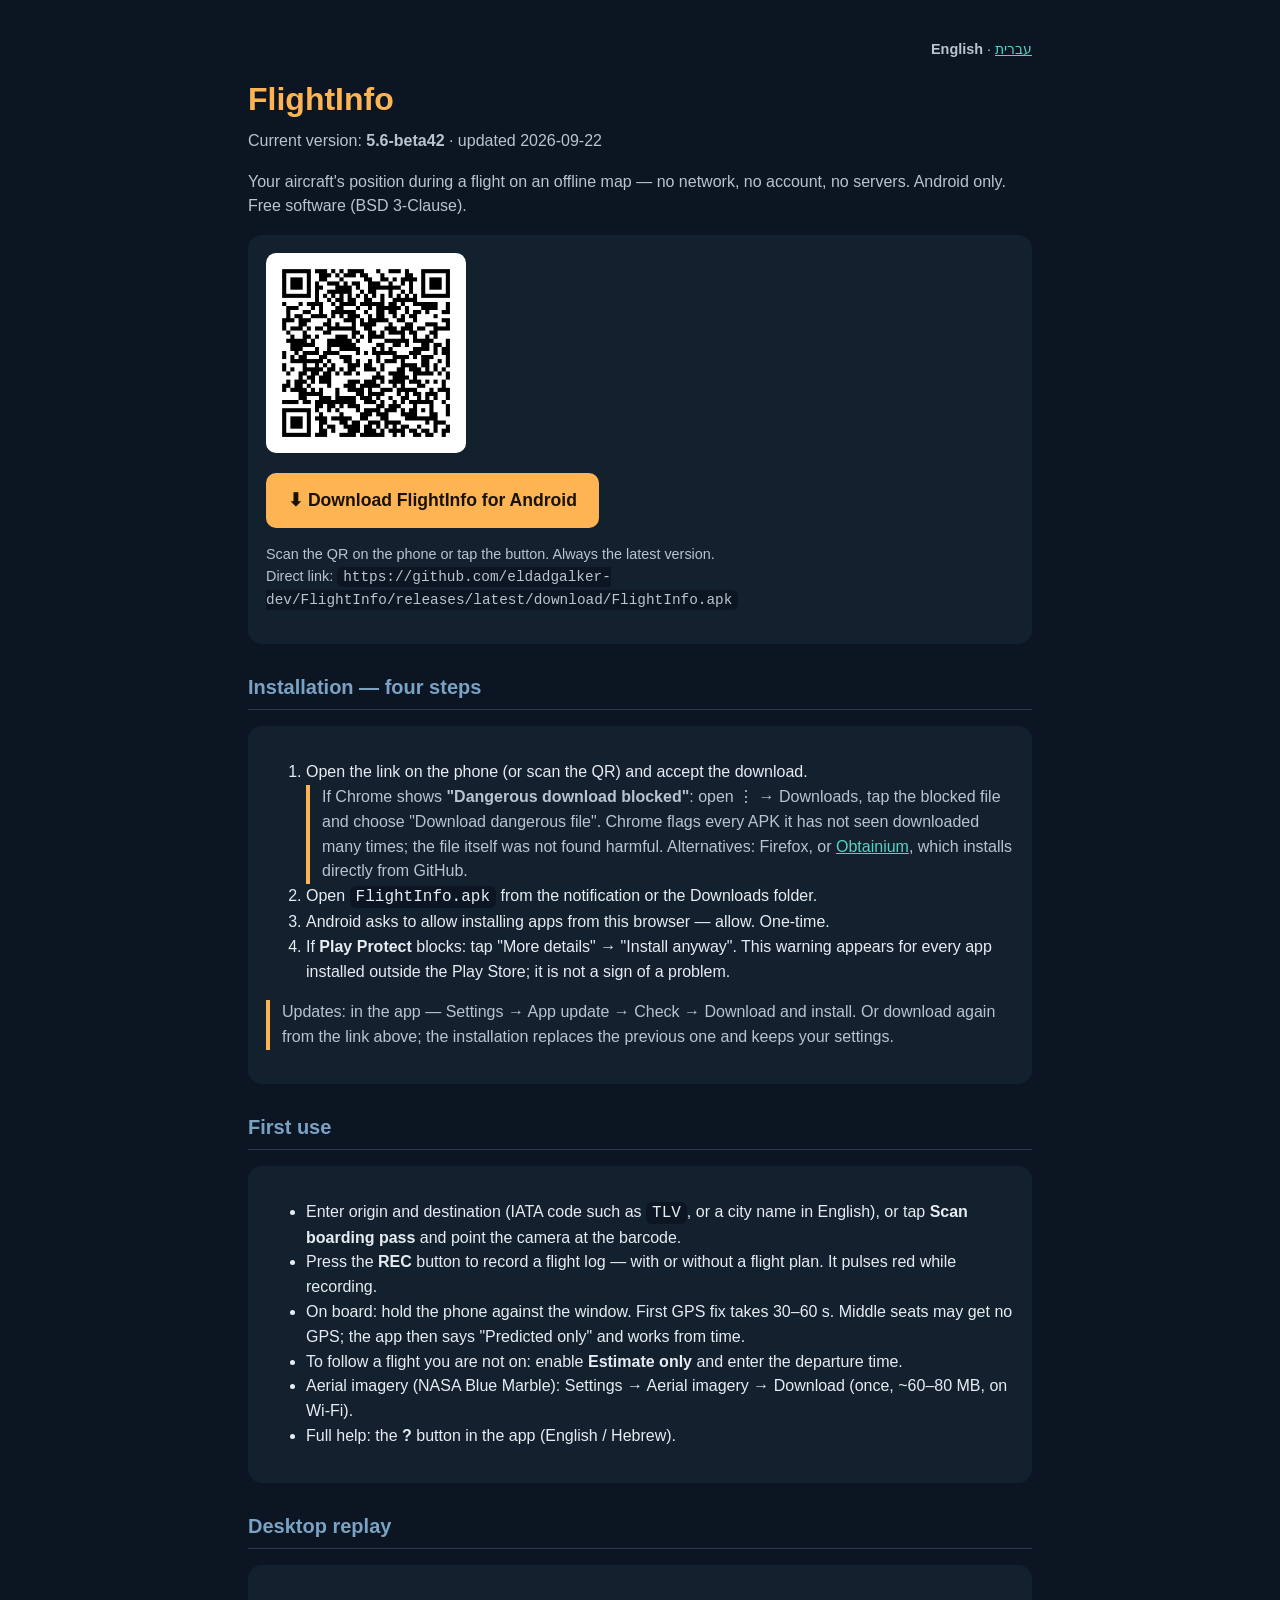
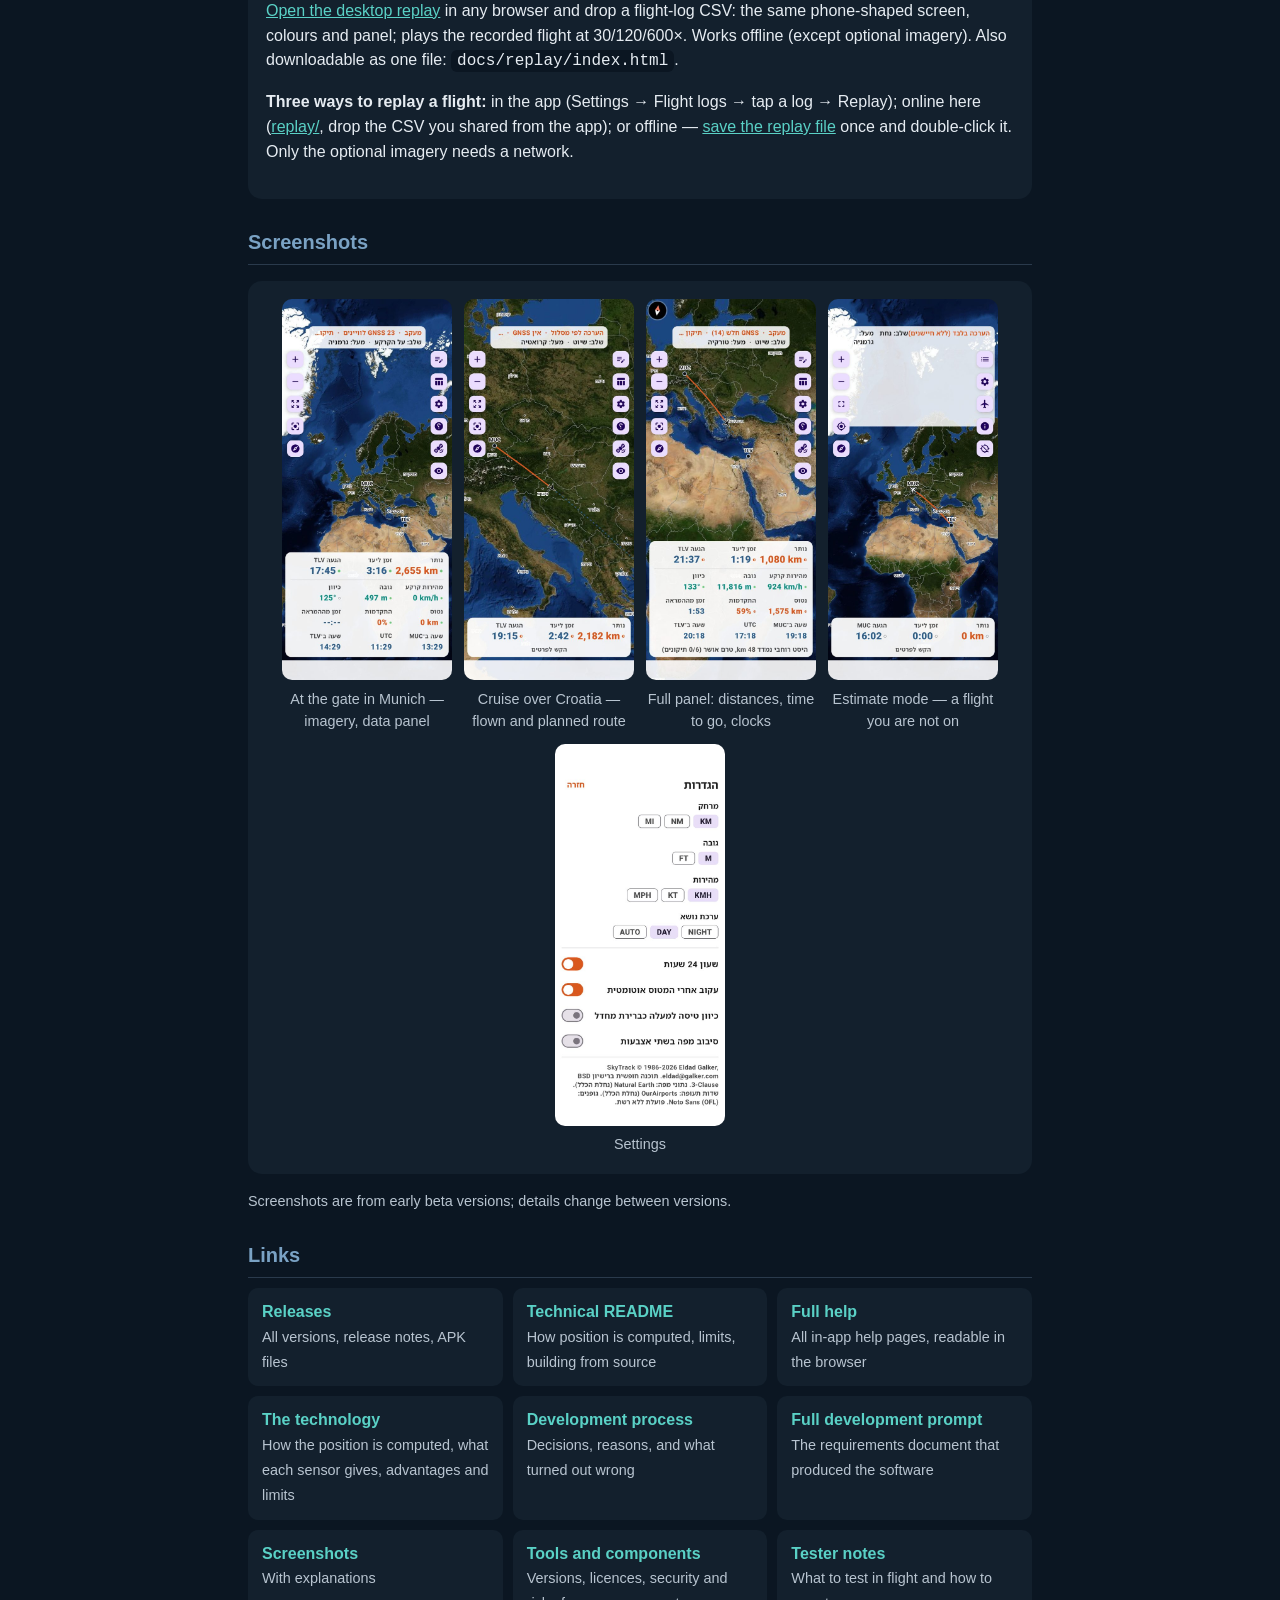
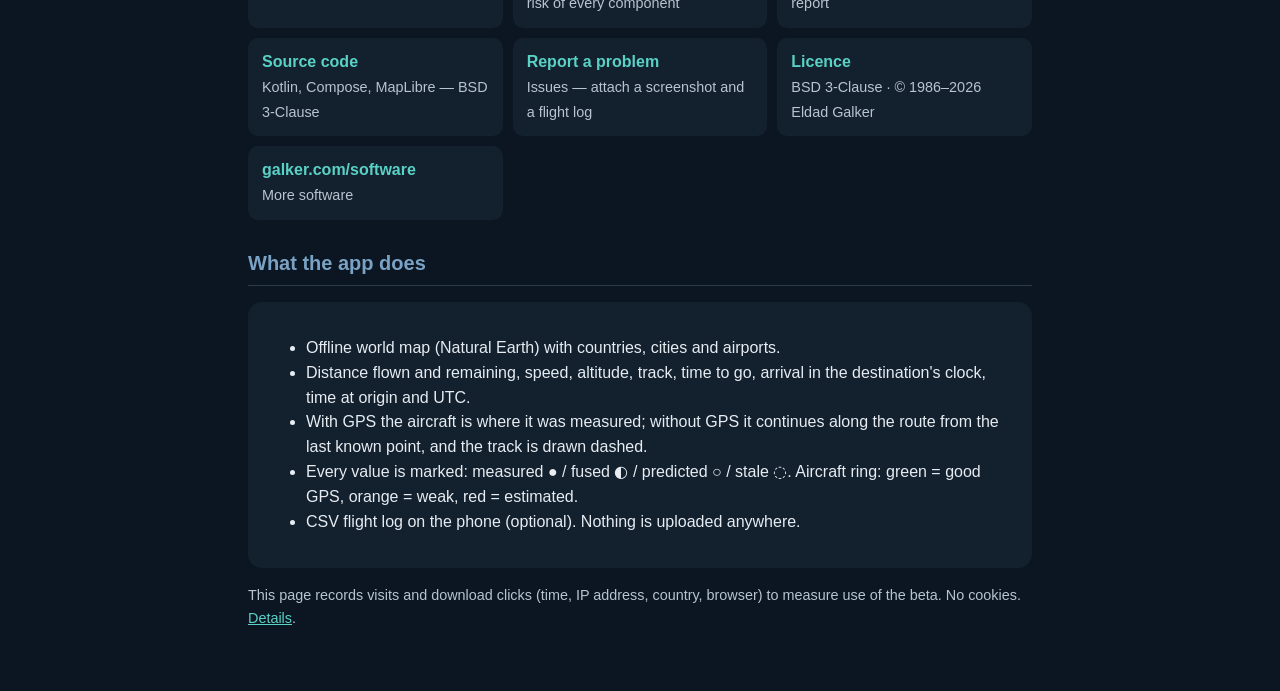
==== commit 61a9c061: "FlightInfo 5.6-beta42" ====
--- a/docs/index.html
+++ b/docs/index.html
@@ -36,7 +36,7 @@
 <main>
   <p class="small" style="text-align:right"><b>English</b> · <a href="index.he.html">עברית</a></p>
   <h1>FlightInfo</h1>
-  <p class="sub" id="version-line">Current version: <b>5.5-beta41</b> · updated 2026-09-22</p>
+  <p class="sub" id="version-line">Current version: <b>5.6-beta42</b> · updated 2026-09-22</p>
   <p class="sub">Your aircraft's position during a flight on an offline map — no network, no account, no servers. Android only. Free software (BSD 3-Clause).</p>
 
   <div class="card install">
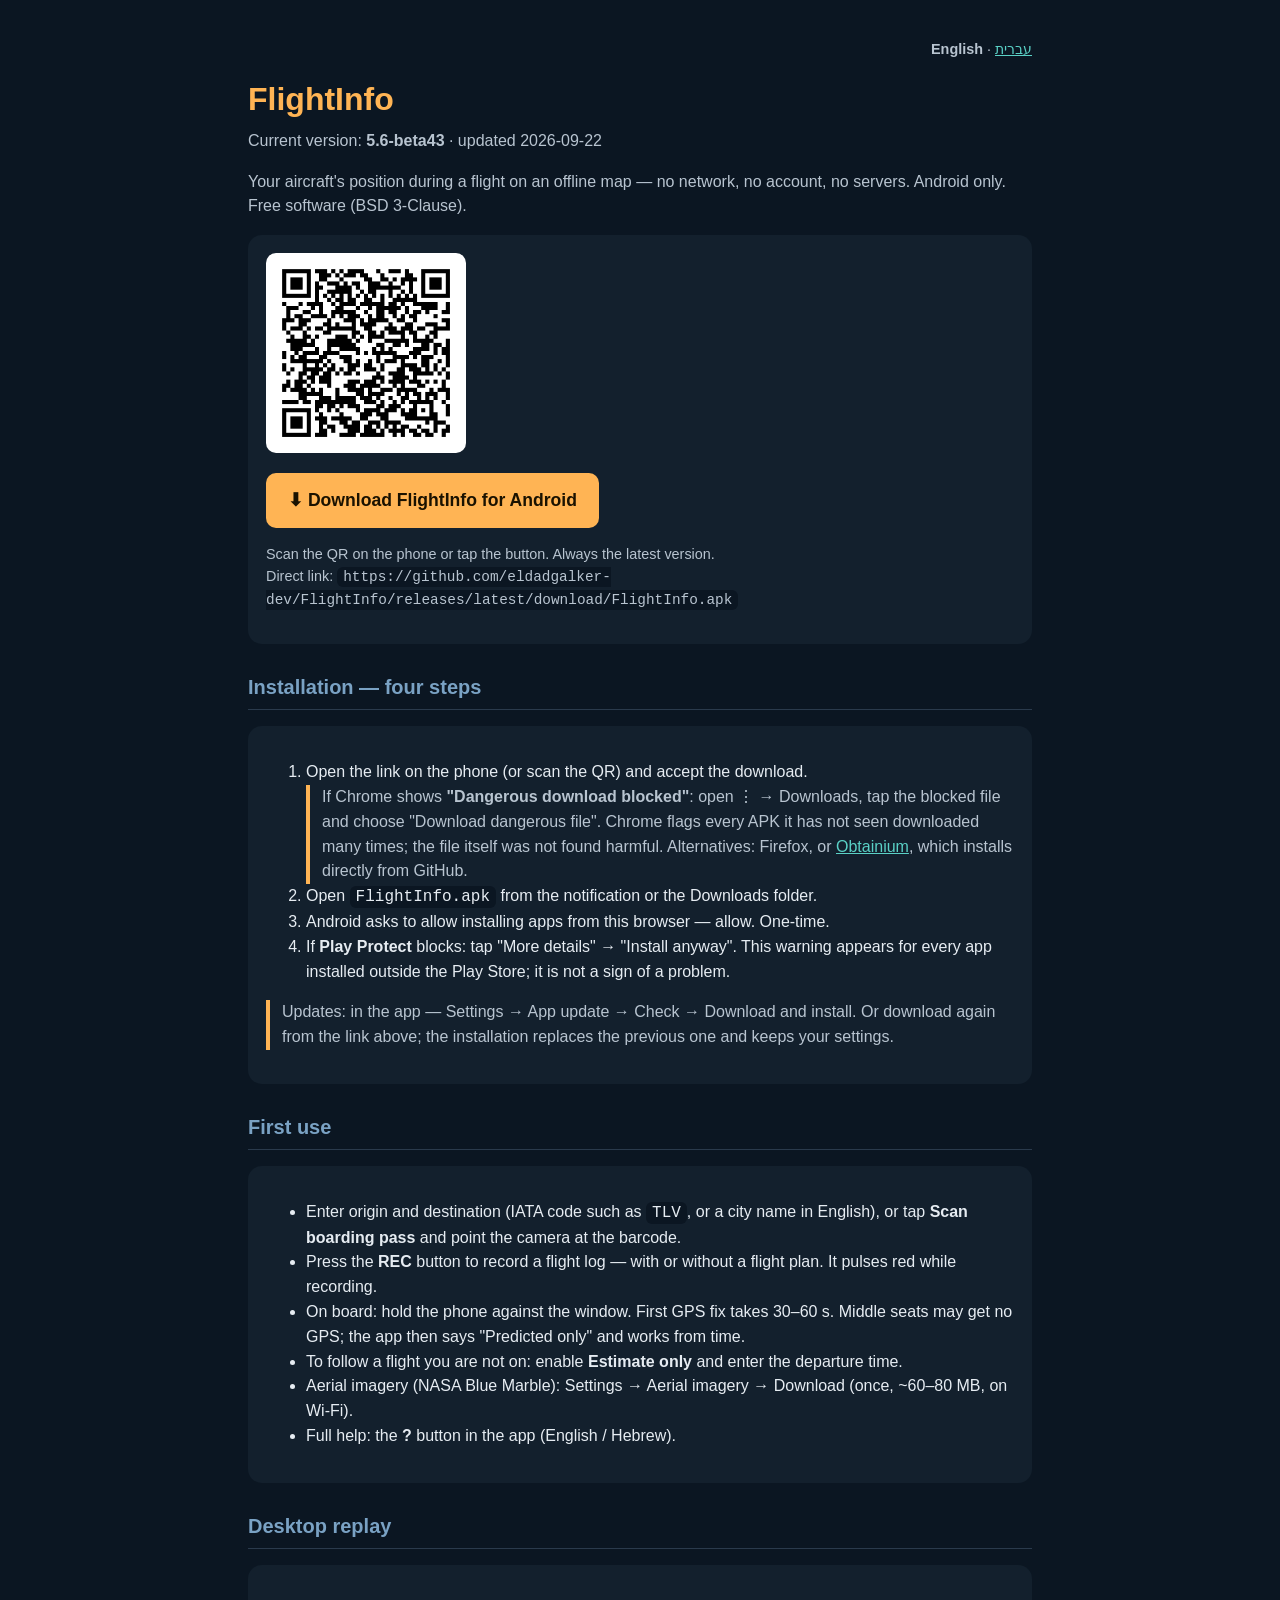
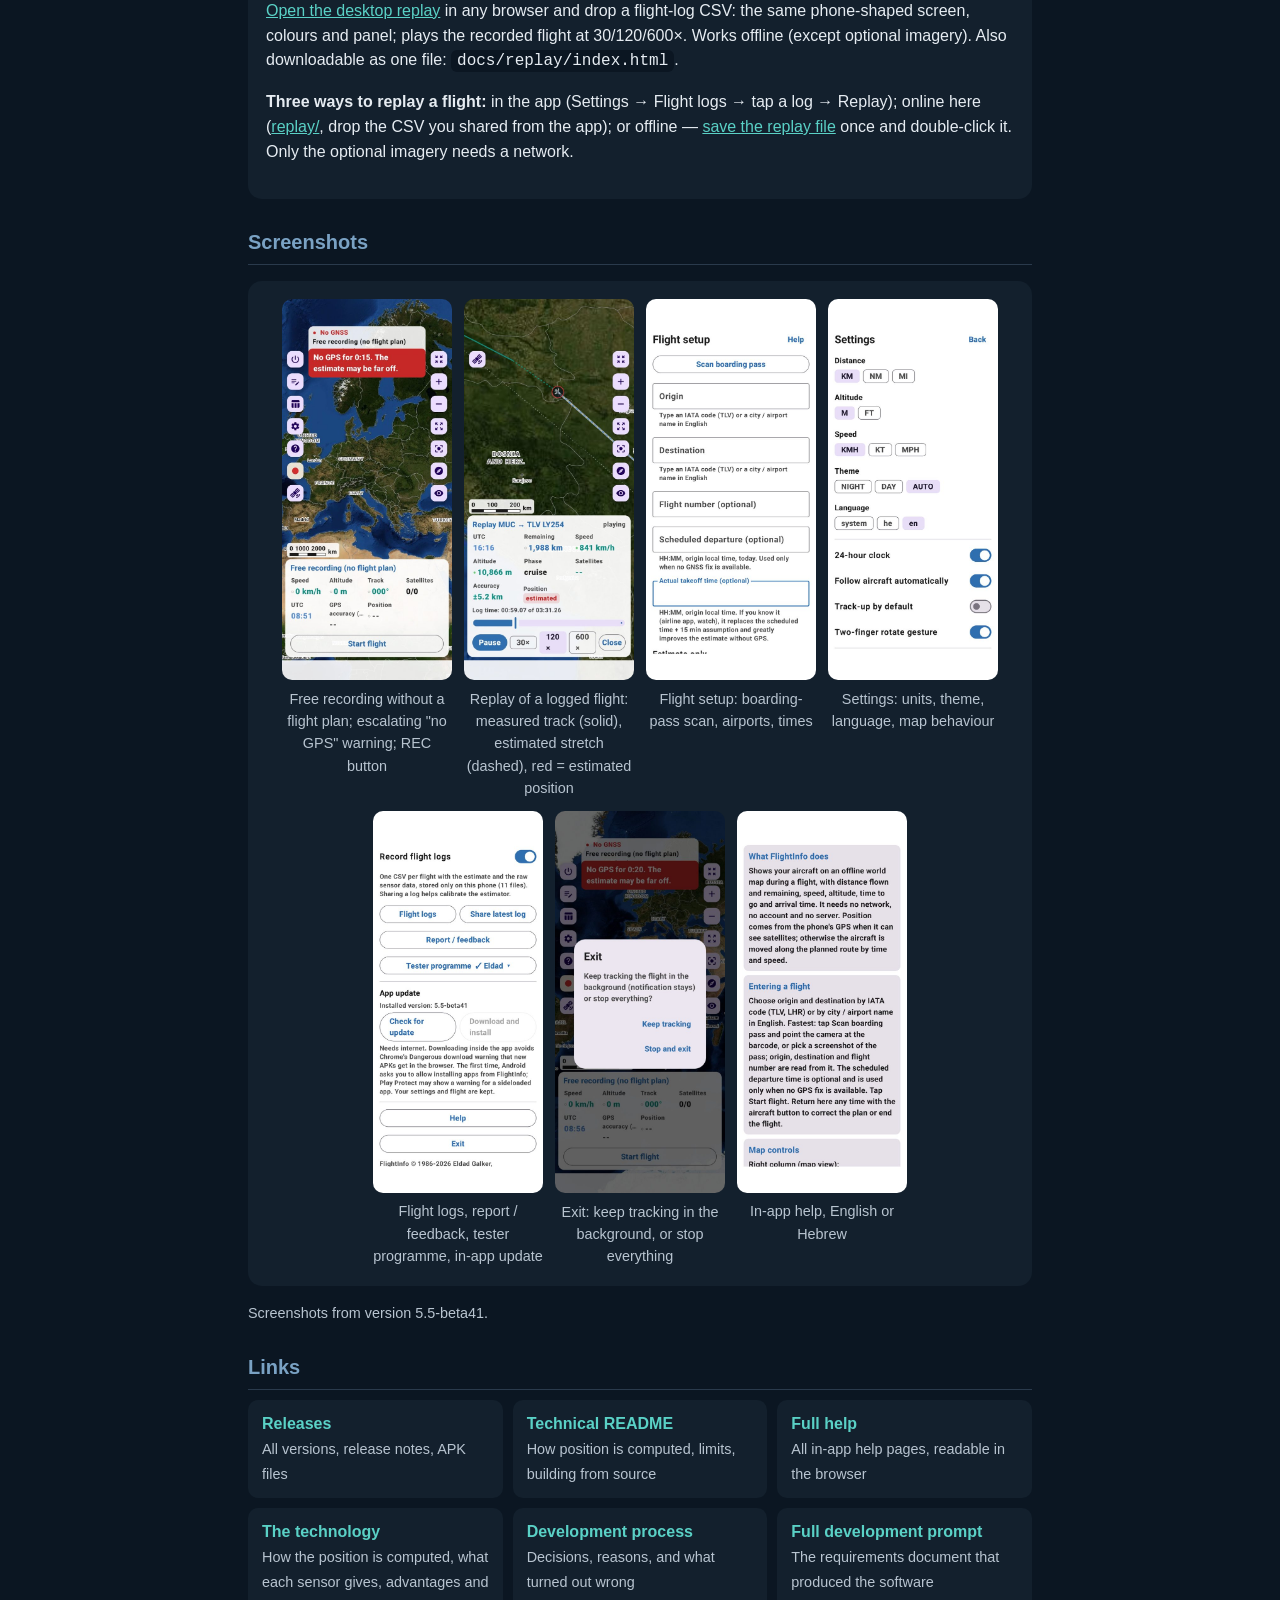
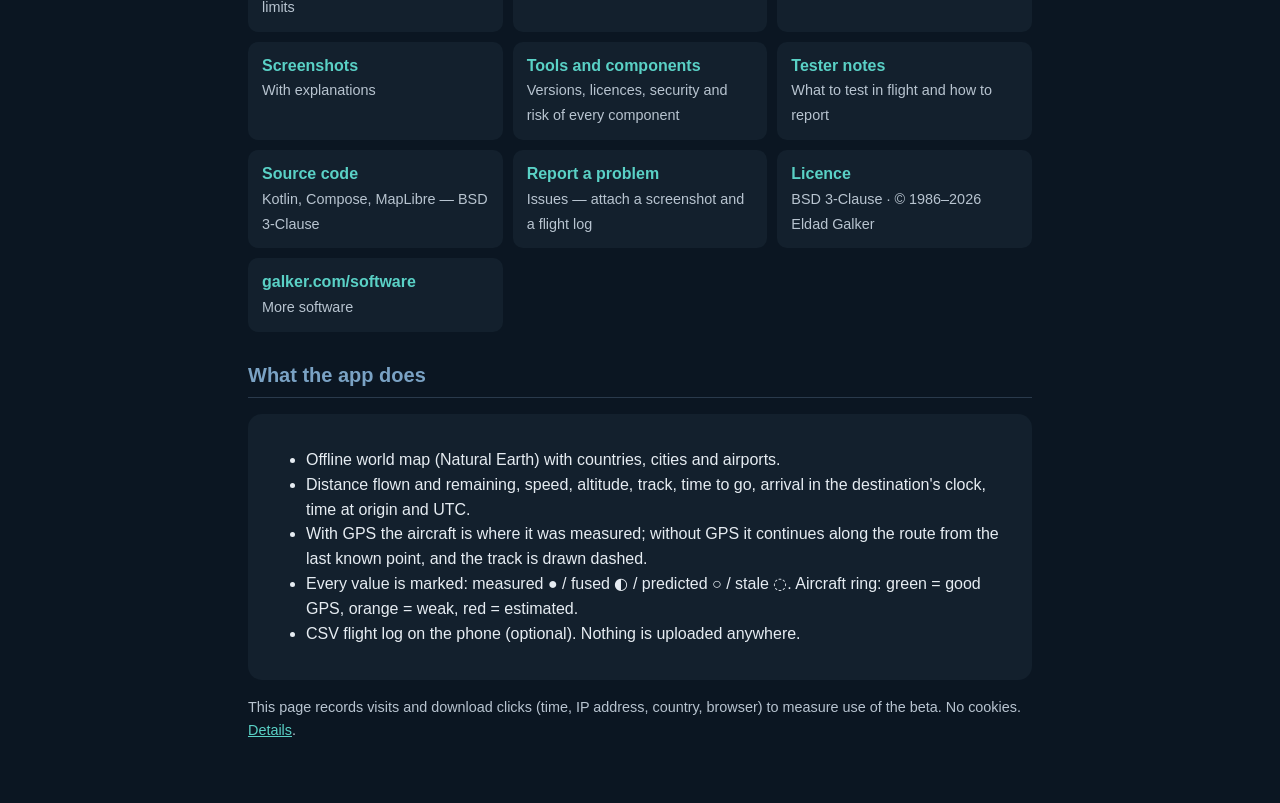
==== commit e4788b46: "FlightInfo 5.6-beta43" ====
--- a/docs/index.html
+++ b/docs/index.html
@@ -36,7 +36,7 @@
 <main>
   <p class="small" style="text-align:right"><b>English</b> · <a href="index.he.html">עברית</a></p>
   <h1>FlightInfo</h1>
-  <p class="sub" id="version-line">Current version: <b>5.6-beta42</b> · updated 2026-09-22</p>
+  <p class="sub" id="version-line">Current version: <b>5.6-beta43</b> · updated 2026-09-22</p>
   <p class="sub">Your aircraft's position during a flight on an offline map — no network, no account, no servers. Android only. Free software (BSD 3-Clause).</p>
 
   <div class="card install">
@@ -79,14 +79,16 @@
   </div>
 
   <h2>Screenshots</h2>
-  <div class="card" style="display:flex;flex-wrap:wrap;gap:12px;justify-content:center">
-    <figure><img src="screenshots/01_gate_muc.jpg" alt="At the gate, Munich"><figcaption class="small">At the gate in Munich — imagery, data panel</figcaption></figure>
-    <figure><img src="screenshots/02_cruise_croatia.jpg" alt="Cruise over Croatia"><figcaption class="small">Cruise over Croatia — flown and planned route</figcaption></figure>
-    <figure><img src="screenshots/03_cruise_turkey_panel.jpg" alt="Cruise over Turkey"><figcaption class="small">Full panel: distances, time to go, clocks</figcaption></figure>
-    <figure><img src="screenshots/04_estimate_mode_europe.jpg" alt="Estimate mode"><figcaption class="small">Estimate mode — a flight you are not on</figcaption></figure>
-    <figure><img src="screenshots/05_settings.jpg" alt="Settings"><figcaption class="small">Settings</figcaption></figure>
+    <div class="card" style="display:flex;flex-wrap:wrap;gap:12px;justify-content:center">
+    <figure><img src="screenshots/01_free_recording.jpg" alt="Free recording"><figcaption class="small">Free recording without a flight plan; escalating "no GPS" warning; REC button</figcaption></figure>
+    <figure><img src="screenshots/02_replay.jpg" alt="Replay"><figcaption class="small">Replay of a logged flight: measured track (solid), estimated stretch (dashed), red = estimated position</figcaption></figure>
+    <figure><img src="screenshots/04_flight_setup.jpg" alt="Flight setup"><figcaption class="small">Flight setup: boarding-pass scan, airports, times</figcaption></figure>
+    <figure><img src="screenshots/03_settings.jpg" alt="Settings"><figcaption class="small">Settings: units, theme, language, map behaviour</figcaption></figure>
+    <figure><img src="screenshots/07_settings_logs_update.jpg" alt="Logs, feedback, update"><figcaption class="small">Flight logs, report / feedback, tester programme, in-app update</figcaption></figure>
+    <figure><img src="screenshots/05_exit_dialog.jpg" alt="Exit"><figcaption class="small">Exit: keep tracking in the background, or stop everything</figcaption></figure>
+    <figure><img src="screenshots/06_help.jpg" alt="Help"><figcaption class="small">In-app help, English or Hebrew</figcaption></figure>
   </div>
-  <p class="small">Screenshots are from early beta versions; details change between versions.</p>
+  <p class="small">Screenshots from version 5.5-beta41.</p>
 
   <h2>Links</h2>
   <div class="links">
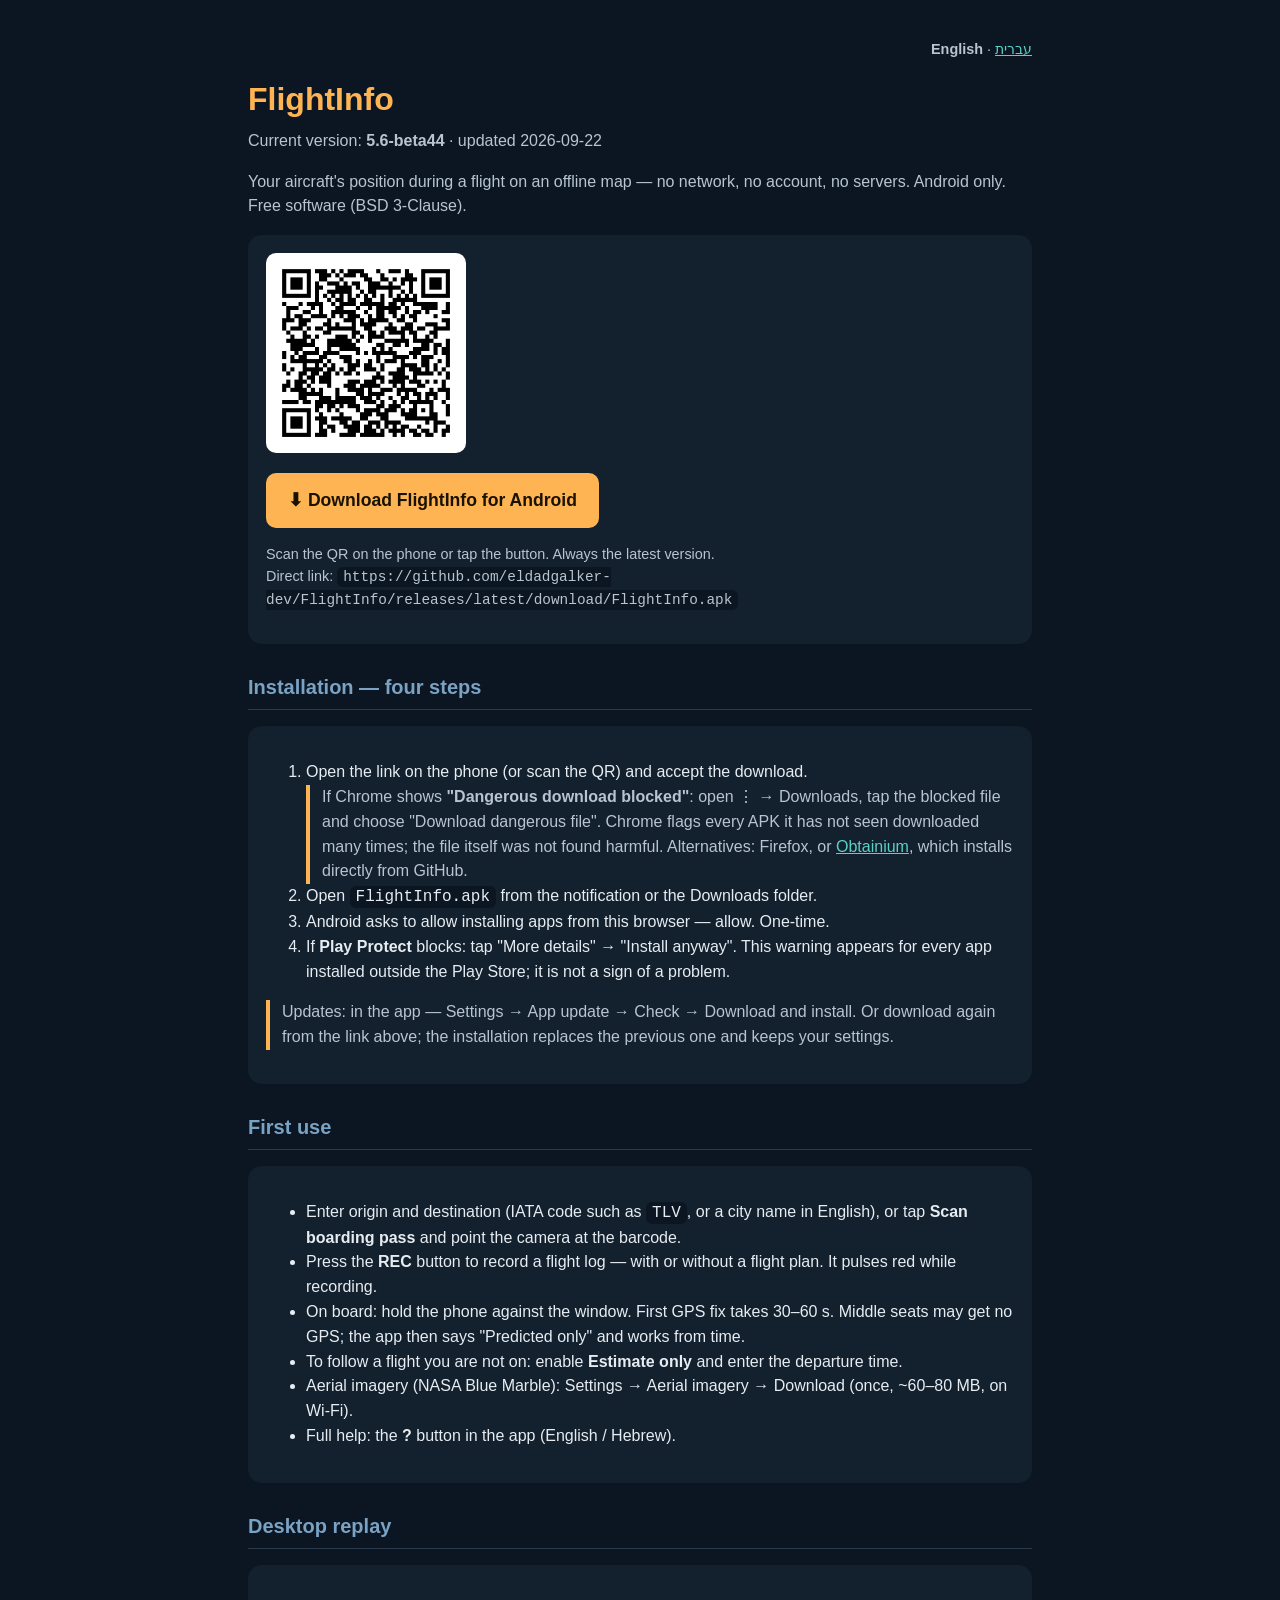
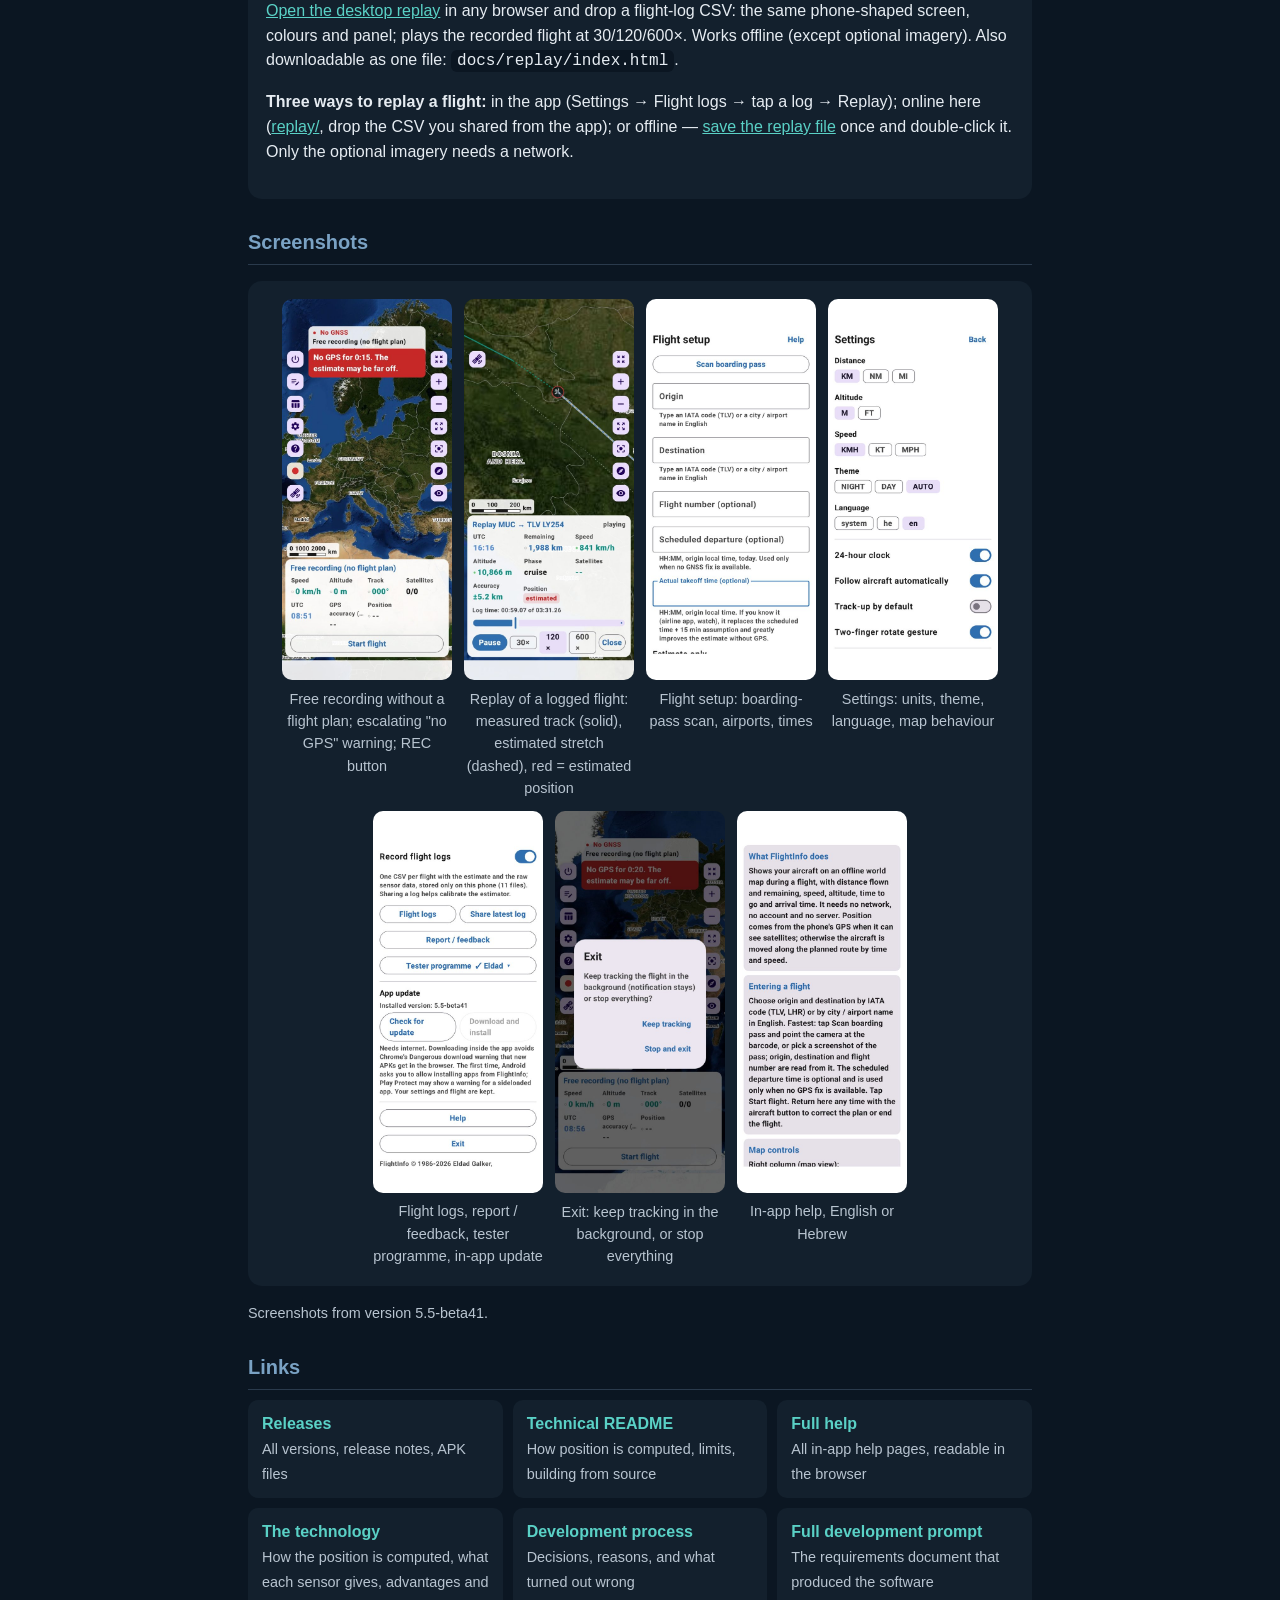
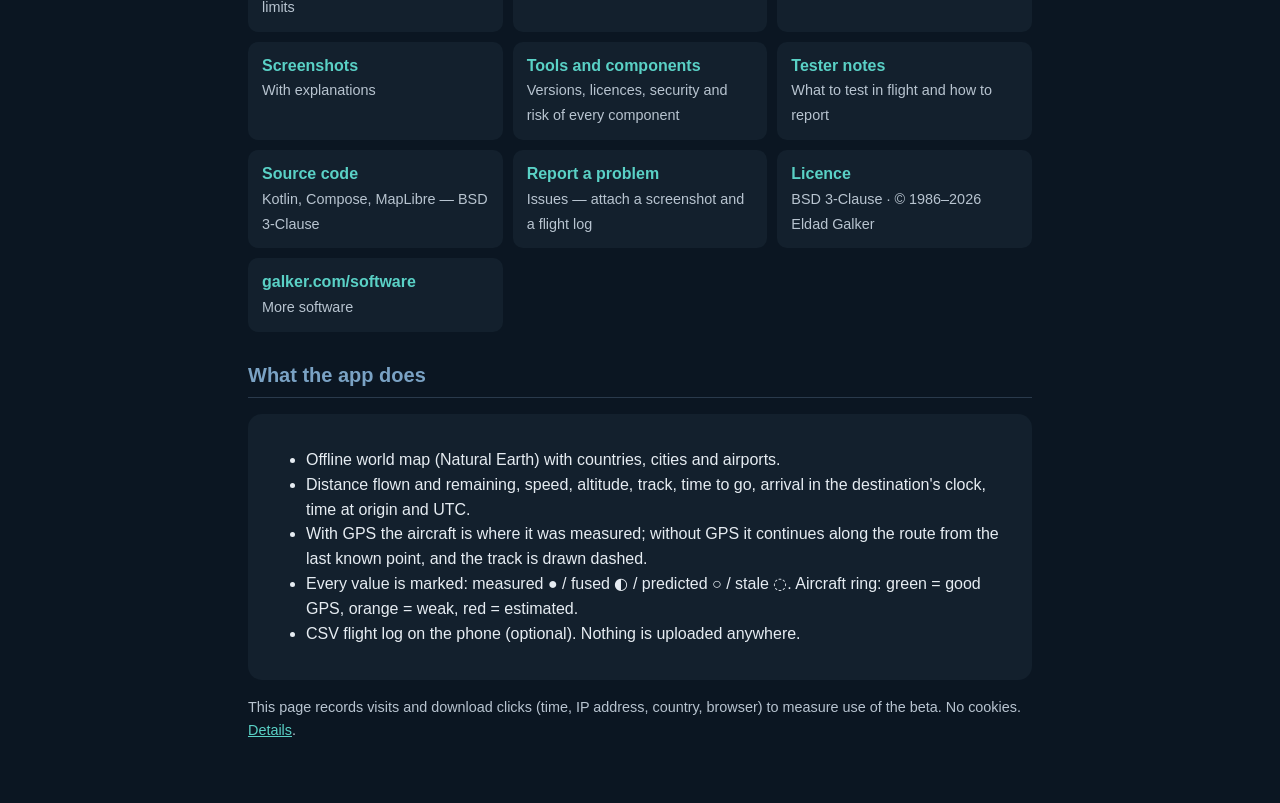
==== commit 664b631b: "FlightInfo 5.6-beta44" ====
--- a/docs/index.html
+++ b/docs/index.html
@@ -36,7 +36,7 @@
 <main>
   <p class="small" style="text-align:right"><b>English</b> · <a href="index.he.html">עברית</a></p>
   <h1>FlightInfo</h1>
-  <p class="sub" id="version-line">Current version: <b>5.6-beta43</b> · updated 2026-09-22</p>
+  <p class="sub" id="version-line">Current version: <b>5.6-beta44</b> · updated 2026-09-22</p>
   <p class="sub">Your aircraft's position during a flight on an offline map — no network, no account, no servers. Android only. Free software (BSD 3-Clause).</p>
 
   <div class="card install">
